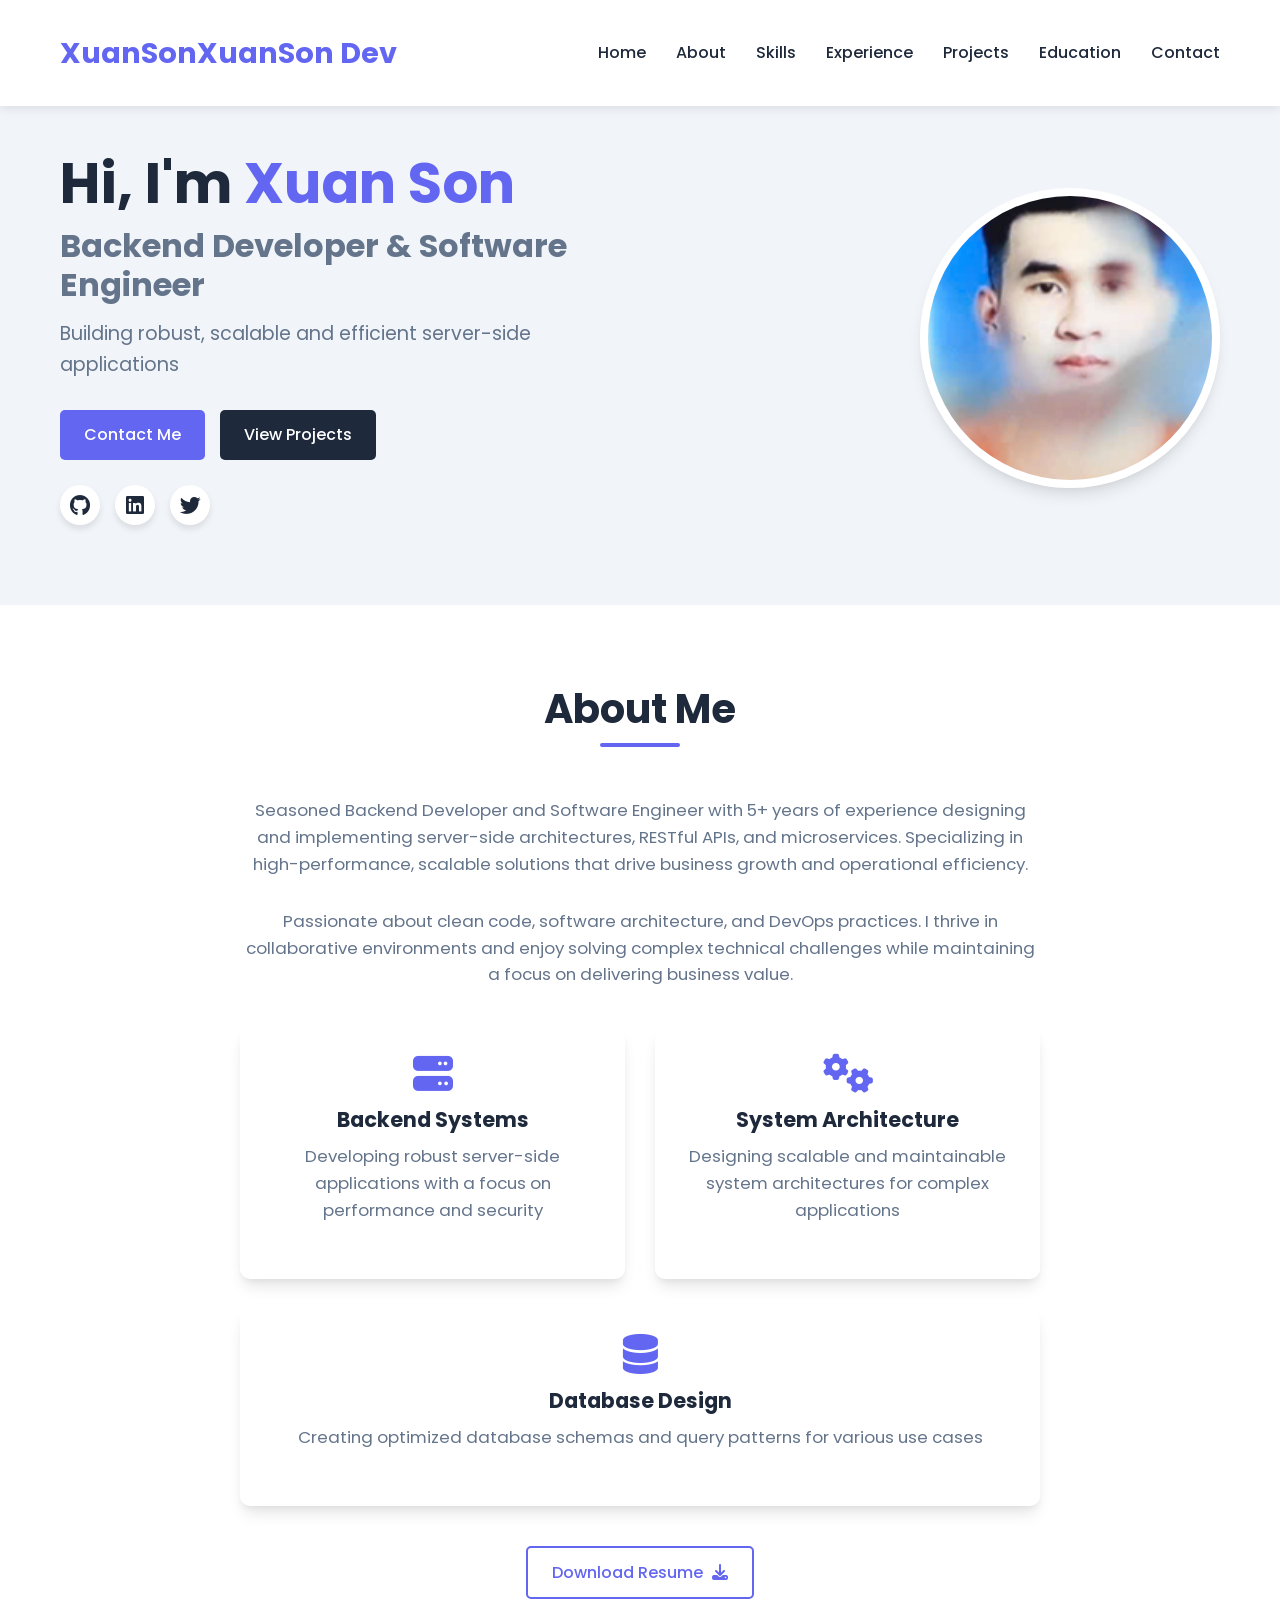
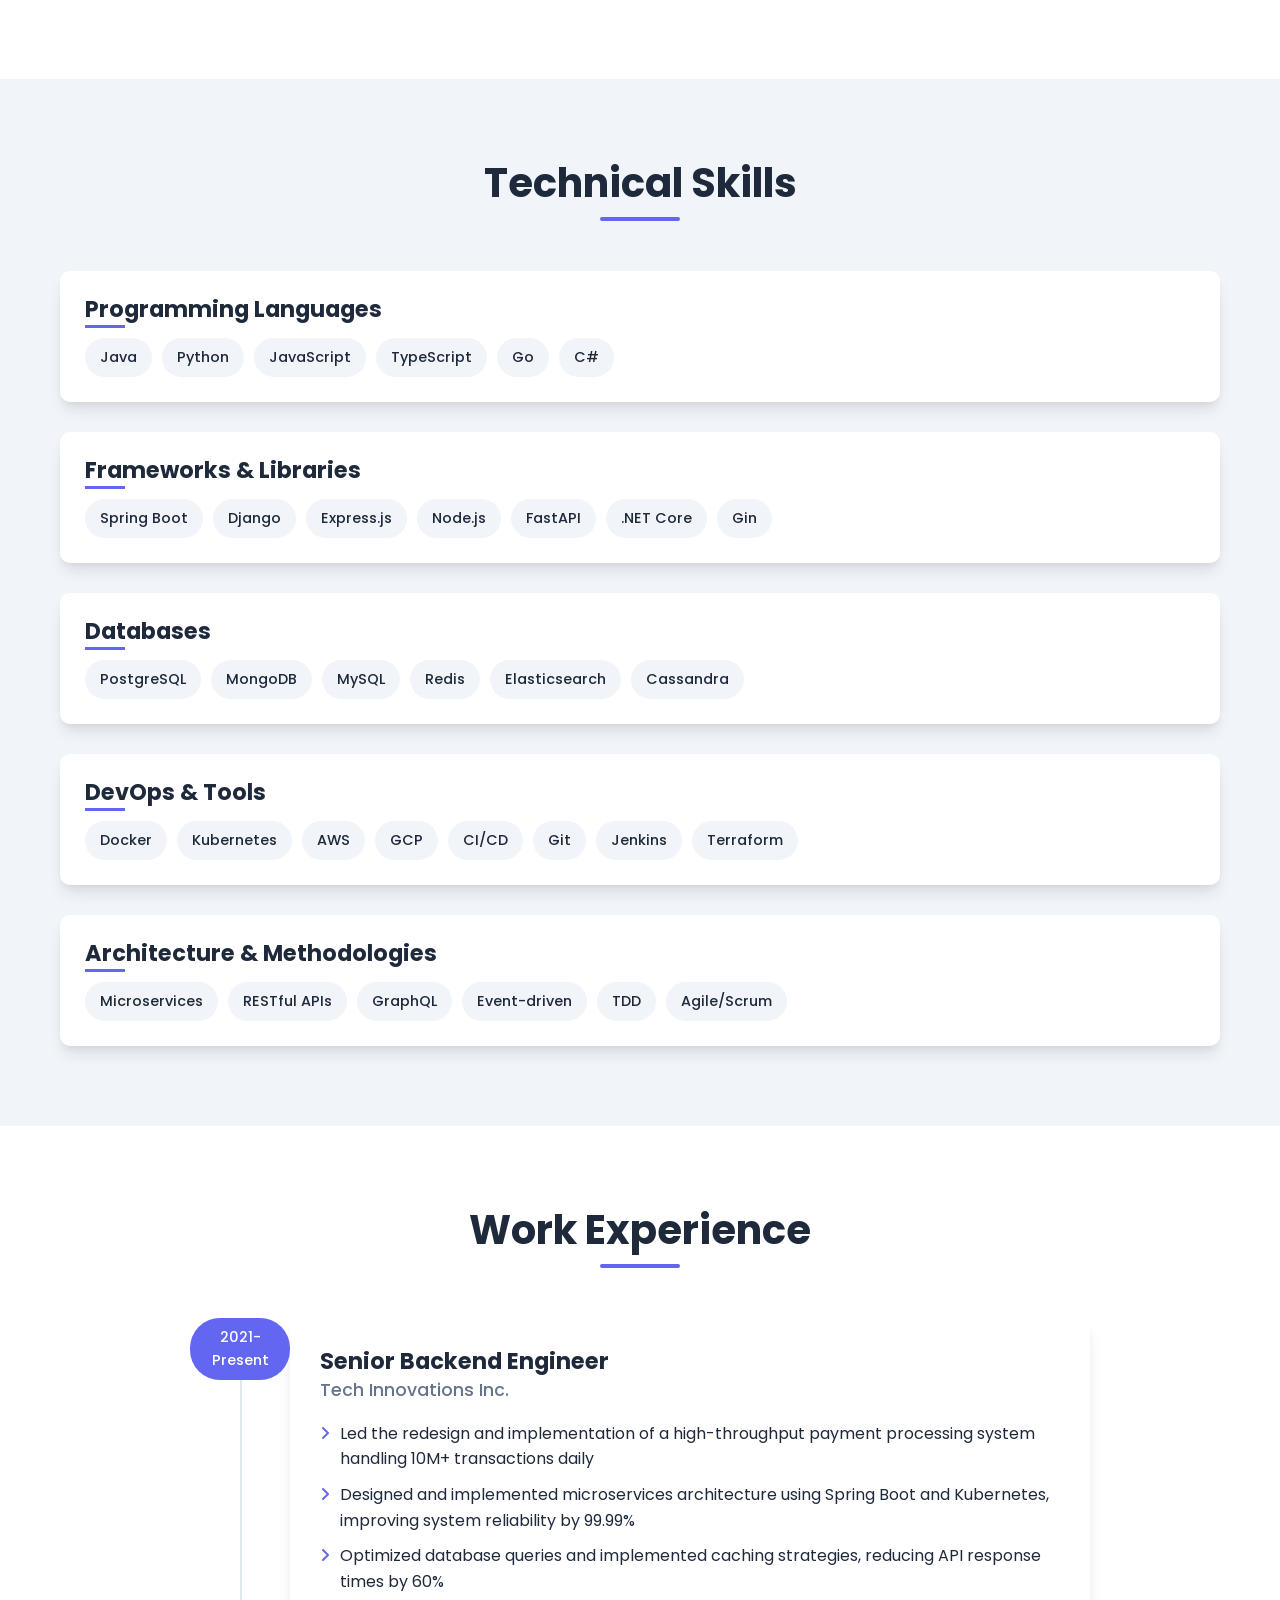
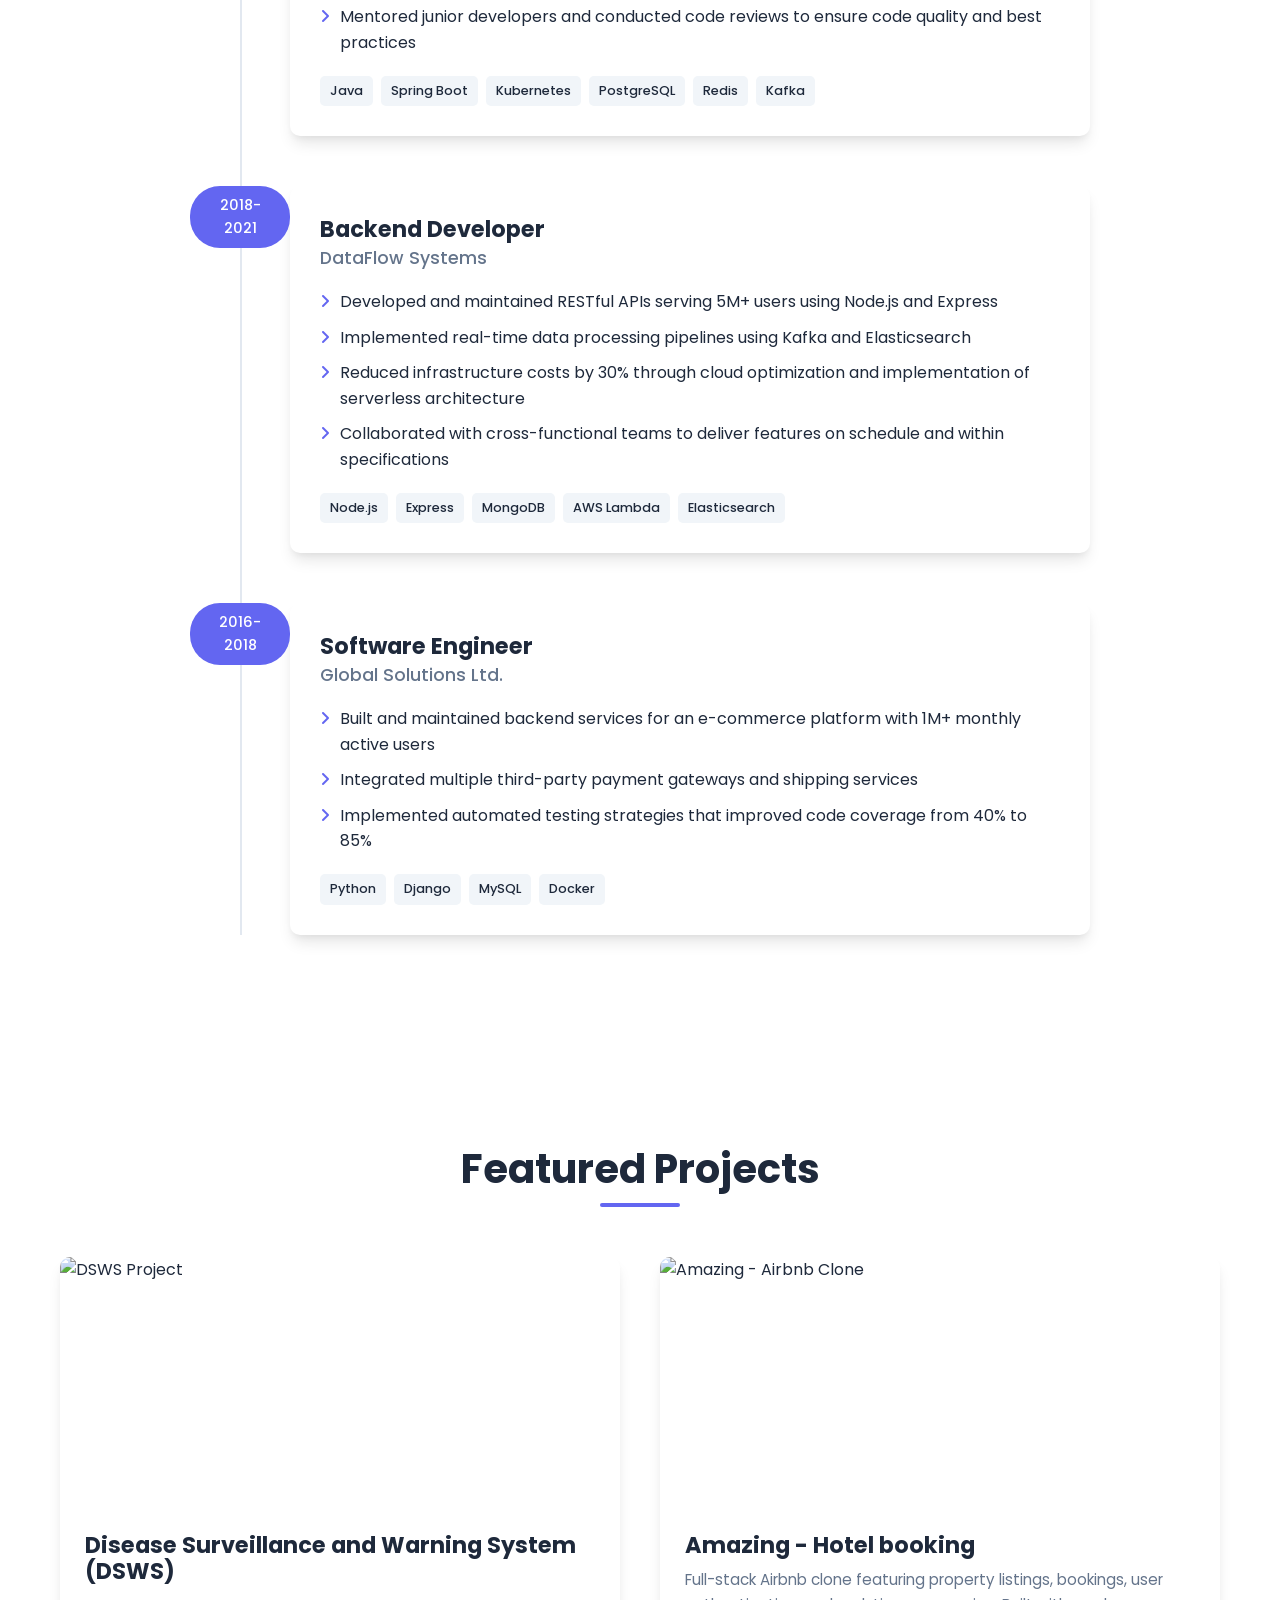
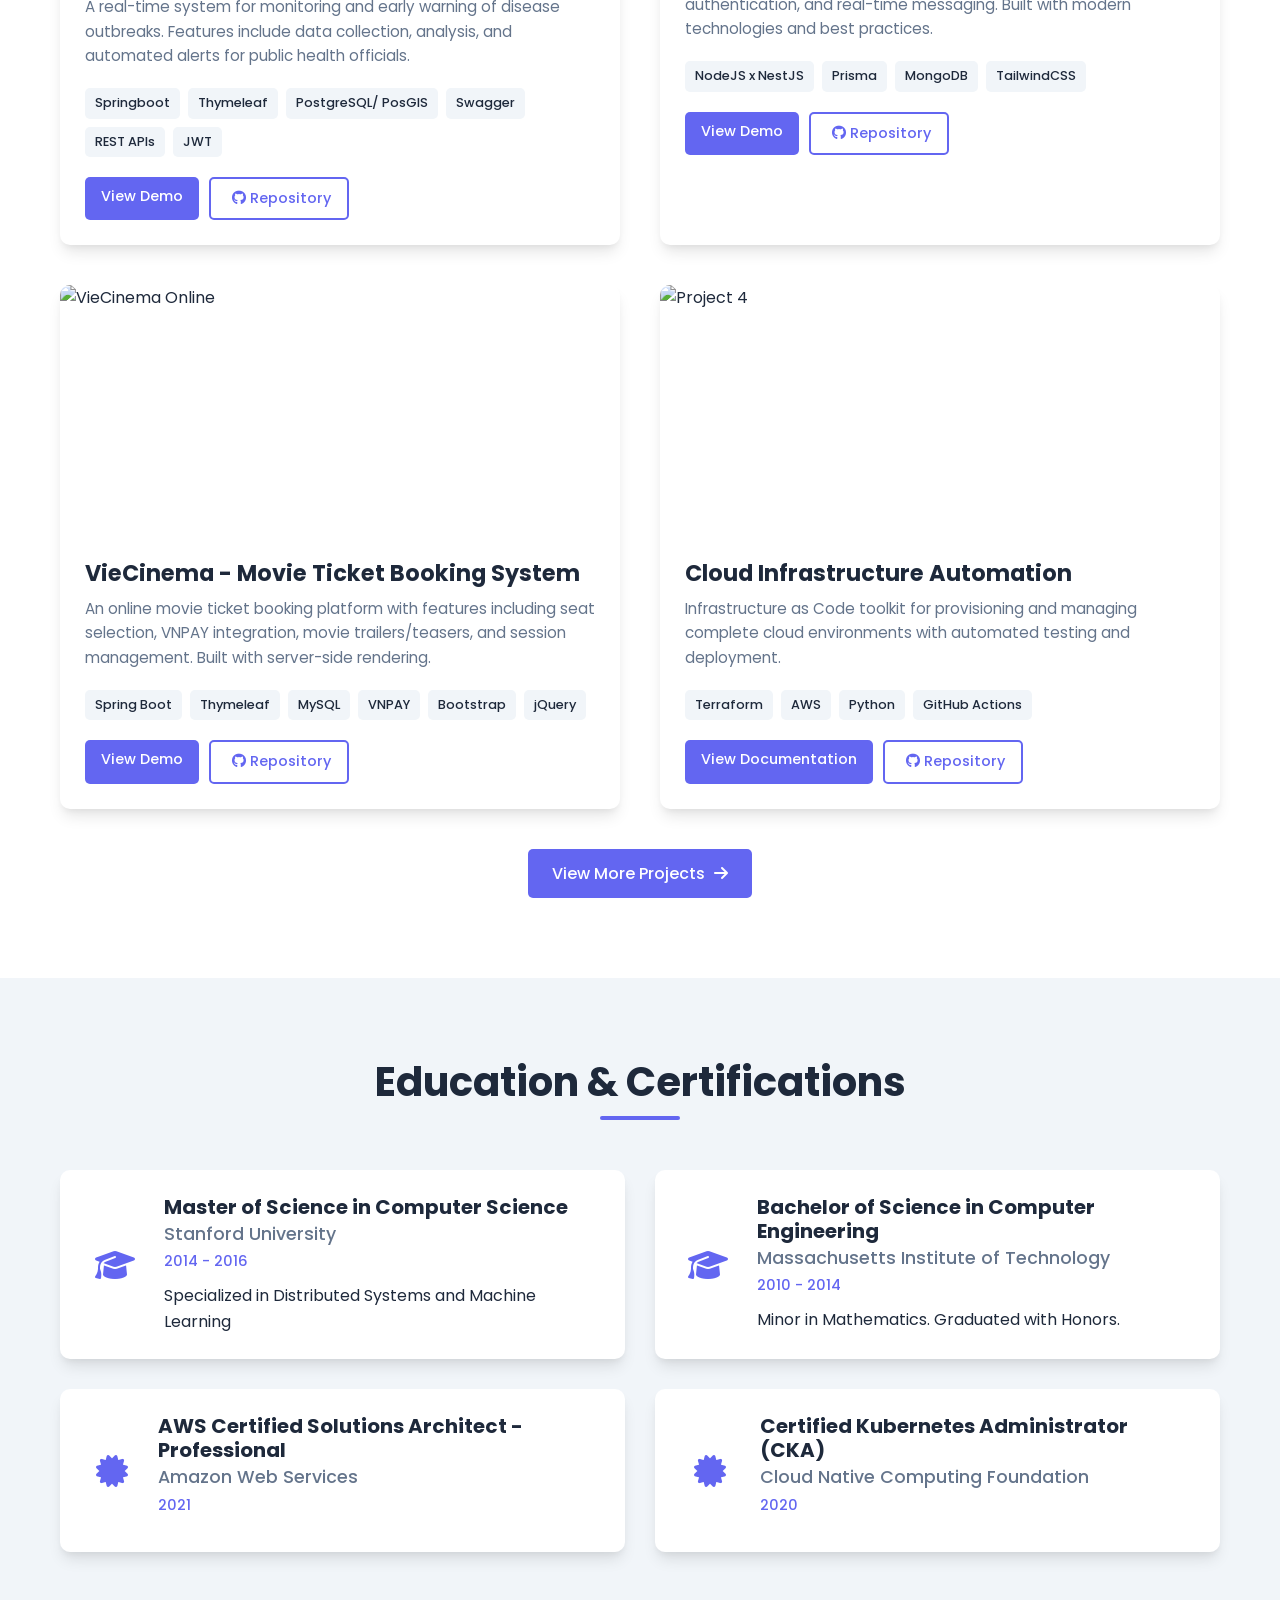
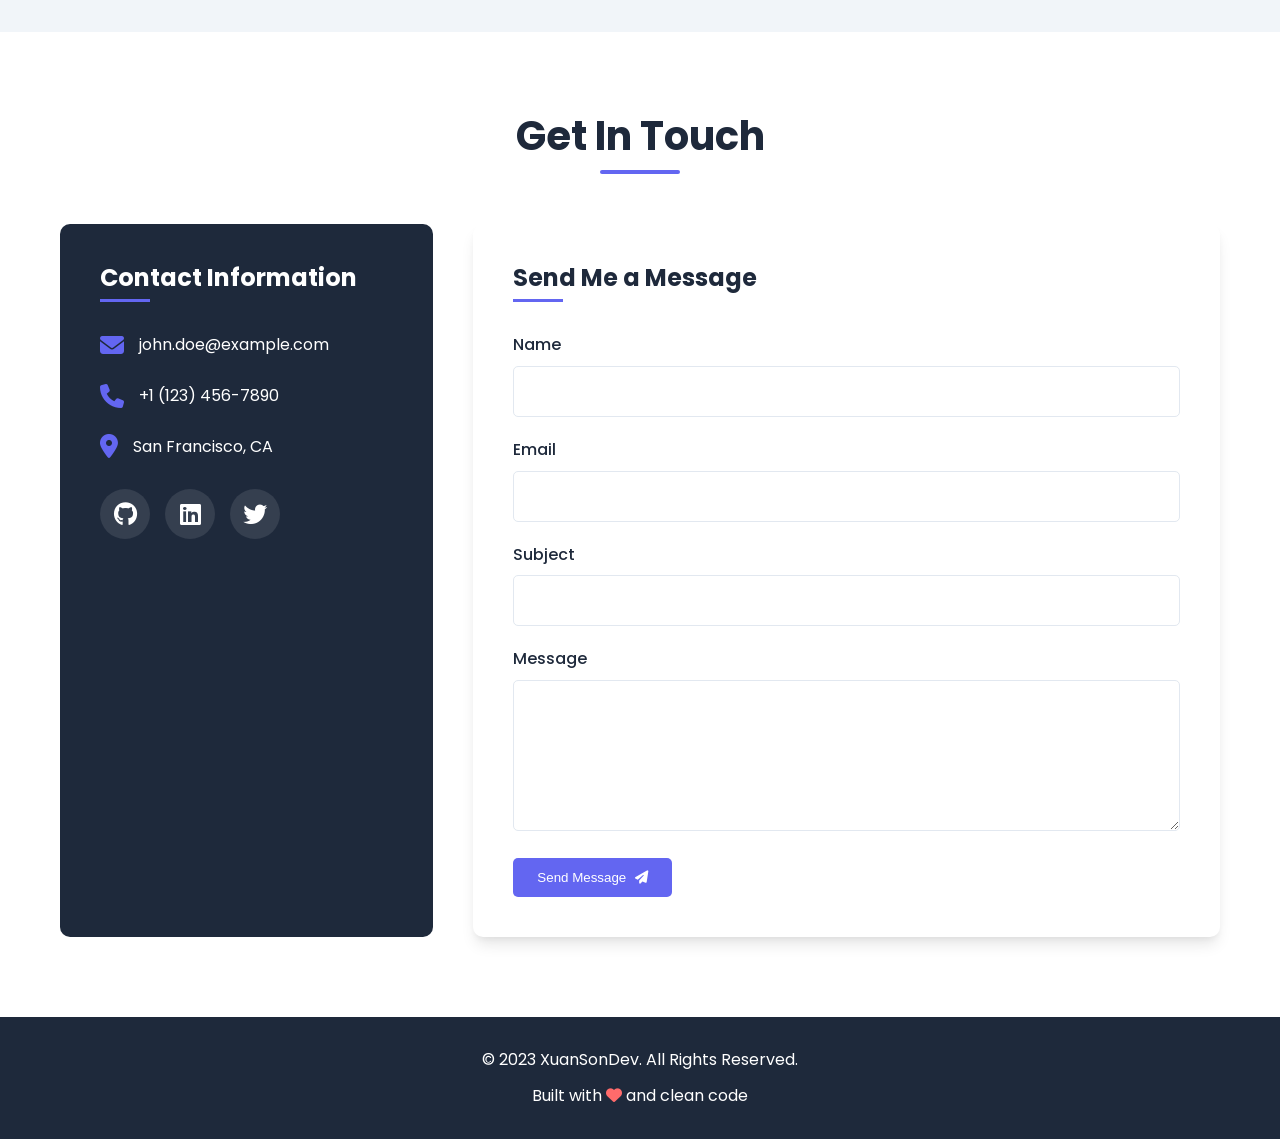
==== TrinhVuXuanSon/index.html @ 924085cd "Feature First" ====
<!DOCTYPE html>
<html lang="en">
<head>
    <meta charset="UTF-8">
    <meta name="viewport" content="width=device-width, initial-scale=1.0">
    <title>XuanSonXuanSon</title>
    <link rel="stylesheet" href="style.css">
    <link rel="stylesheet" href="https://cdnjs.cloudflare.com/ajax/libs/font-awesome/6.4.0/css/all.min.css">
    <link href="https://fonts.googleapis.com/css2?family=Poppins:wght@300;400;500;600;700&display=swap" rel="stylesheet">
    <!-- Add favicon -->
    <link rel="icon" href="https://via.placeholder.com/32x32" type="image/png">
    <!-- SEO meta tags -->
    <meta name="description" content="Professional portfolio of John Doe, Backend Developer & Software Engineer specializing in scalable, high-performance applications.">
    <meta name="keywords" content="backend developer, software engineer, java, python, microservices, portfolio">
    <meta name="author" content="John Doe">
    <!-- Open Graph / Social Media Meta Tags -->
    <meta property="og:title" content="TankieTDev - Backend Developer & Software Engineer">
    <meta property="og:description" content="Professional portfolio showcasing backend development and software engineering expertise">
    <meta property="og:image" content="https://via.placeholder.com/1200x630">
    <meta property="og:url" content="https://tankietdev.com">
</head>
<body>
    <!-- Navigation -->
    <nav id="navbar">
        <div class="container">
            <div class="logo">XuanSonXuanSon Dev</div>
            <ul class="nav-links">
                <li><a href="#home">Home</a></li>
                <li><a href="#about">About</a></li>
                <li><a href="#skills">Skills</a></li>
                <li><a href="#experience">Experience</a></li>
                <li><a href="#projects">Projects</a></li>
                <li><a href="#education">Education</a></li>
                <li><a href="#contact">Contact</a></li>
            </ul>
            <div class="hamburger">
                <i class="fas fa-bars"></i>
            </div>
        </div>
    </nav>

    <!-- Hero Section -->
    <section id="home" class="hero">
        <div class="container">
            <div class="hero-content">
                <h1>Hi, I'm <span class="highlight">Xuan Son</span></h1>
                <h2>Backend Developer & Software Engineer</h2>
                <p>Building robust, scalable and efficient server-side applications</p>
                <div class="cta-buttons">
                    <a href="#contact" class="btn btn-primary">Contact Me</a>
                    <a href="#projects" class="btn btn-secondary">View Projects</a>
                </div>
                <div class="social-links">
                    <a href="https://github.com/tankietse" target="_blank"><i class="fab fa-github"></i></a>
                    <a href="https://linkedin.com/in/tankietdev" target="_blank"><i class="fab fa-linkedin"></i></a>
                    <a href="https://twitter.com/tankietdev" target="_blank"><i class="fab fa-twitter"></i></a>
                </div>
            </div>
            <div class="hero-image">
                <div class="profile-container">
                    <img src="../img/TrinhVuXuanSon.PNG" alt="Profile Photo">
                </div>
            </div>
        </div>
    </section>

    <!-- About Section -->
    <section id="about" class="about">
        <div class="container">
            <div class="section-header">
                <h2>About Me</h2>
                <div class="underline"></div>
            </div>
            <div class="about-content">
                <p>Seasoned Backend Developer and Software Engineer with 5+ years of experience designing and implementing server-side architectures, RESTful APIs, and microservices. Specializing in high-performance, scalable solutions that drive business growth and operational efficiency.</p>
                <p>Passionate about clean code, software architecture, and DevOps practices. I thrive in collaborative environments and enjoy solving complex technical challenges while maintaining a focus on delivering business value.</p>
                <div class="key-points">
                    <div class="point">
                        <i class="fas fa-server"></i>
                        <h3>Backend Systems</h3>
                        <p>Developing robust server-side applications with a focus on performance and security</p>
                    </div>
                    <div class="point">
                        <i class="fas fa-cogs"></i>
                        <h3>System Architecture</h3>
                        <p>Designing scalable and maintainable system architectures for complex applications</p>
                    </div>
                    <div class="point">
                        <i class="fas fa-database"></i>
                        <h3>Database Design</h3>
                        <p>Creating optimized database schemas and query patterns for various use cases</p>
                    </div>
                </div>
                <a href="#" class="btn btn-outline">Download Resume <i class="fas fa-download"></i></a>
            </div>
        </div>
    </section>

    <!-- Skills Section -->
    <section id="skills" class="skills">
        <div class="container">
            <div class="section-header">
                <h2>Technical Skills</h2>
                <div class="underline"></div>
            </div>
            <div class="skills-content">
                <div class="skills-category">
                    <h3>Programming Languages</h3>
                    <div class="skill-pills">
                        <span class="skill-pill">Java</span>
                        <span class="skill-pill">Python</span>
                        <span class="skill-pill">JavaScript</span>
                        <span class="skill-pill">TypeScript</span>
                        <span class="skill-pill">Go</span>
                        <span class="skill-pill">C#</span>
                    </div>
                </div>
                <div class="skills-category">
                    <h3>Frameworks & Libraries</h3>
                    <div class="skill-pills">
                        <span class="skill-pill">Spring Boot</span>
                        <span class="skill-pill">Django</span>
                        <span class="skill-pill">Express.js</span>
                        <span class="skill-pill">Node.js</span>
                        <span class="skill-pill">FastAPI</span>
                        <span class="skill-pill">.NET Core</span>
                        <span class="skill-pill">Gin</span>
                    </div>
                </div>
                <div class="skills-category">
                    <h3>Databases</h3>
                    <div class="skill-pills">
                        <span class="skill-pill">PostgreSQL</span>
                        <span class="skill-pill">MongoDB</span>
                        <span class="skill-pill">MySQL</span>
                        <span class="skill-pill">Redis</span>
                        <span class="skill-pill">Elasticsearch</span>
                        <span class="skill-pill">Cassandra</span>
                    </div>
                </div>
                <div class="skills-category">
                    <h3>DevOps & Tools</h3>
                    <div class="skill-pills">
                        <span class="skill-pill">Docker</span>
                        <span class="skill-pill">Kubernetes</span>
                        <span class="skill-pill">AWS</span>
                        <span class="skill-pill">GCP</span>
                        <span class="skill-pill">CI/CD</span>
                        <span class="skill-pill">Git</span>
                        <span class="skill-pill">Jenkins</span>
                        <span class="skill-pill">Terraform</span>
                    </div>
                </div>
                <div class="skills-category">
                    <h3>Architecture & Methodologies</h3>
                    <div class="skill-pills">
                        <span class="skill-pill">Microservices</span>
                        <span class="skill-pill">RESTful APIs</span>
                        <span class="skill-pill">GraphQL</span>
                        <span class="skill-pill">Event-driven</span>
                        <span class="skill-pill">TDD</span>
                        <span class="skill-pill">Agile/Scrum</span>
                    </div>
                </div>
            </div>
        </div>
    </section>

    <!-- Experience Section -->
    <section id="experience" class="experience">
        <div class="container">
            <div class="section-header">
                <h2>Work Experience</h2>
                <div class="underline"></div>
            </div>
            <div class="timeline">
                <div class="timeline-item">
                    <div class="timeline-badge">
                        <span>2021-Present</span>
                    </div>
                    <div class="timeline-content">
                        <h3>Senior Backend Engineer</h3>
                        <h4>Tech Innovations Inc.</h4>
                        <p>
                            <ul>
                                <li>Led the redesign and implementation of a high-throughput payment processing system handling 10M+ transactions daily</li>
                                <li>Designed and implemented microservices architecture using Spring Boot and Kubernetes, improving system reliability by 99.99%</li>
                                <li>Optimized database queries and implemented caching strategies, reducing API response times by 60%</li>
                                <li>Mentored junior developers and conducted code reviews to ensure code quality and best practices</li>
                            </ul>
                        </p>
                        <div class="tech-used">
                            <span class="tech-tag">Java</span>
                            <span class="tech-tag">Spring Boot</span>
                            <span class="tech-tag">Kubernetes</span>
                            <span class="tech-tag">PostgreSQL</span>
                            <span class="tech-tag">Redis</span>
                            <span class="tech-tag">Kafka</span>
                        </div>
                    </div>
                </div>
                <div class="timeline-item">
                    <div class="timeline-badge">
                        <span>2018-2021</span>
                    </div>
                    <div class="timeline-content">
                        <h3>Backend Developer</h3>
                        <h4>DataFlow Systems</h4>
                        <p>
                            <ul>
                                <li>Developed and maintained RESTful APIs serving 5M+ users using Node.js and Express</li>
                                <li>Implemented real-time data processing pipelines using Kafka and Elasticsearch</li>
                                <li>Reduced infrastructure costs by 30% through cloud optimization and implementation of serverless architecture</li>
                                <li>Collaborated with cross-functional teams to deliver features on schedule and within specifications</li>
                            </ul>
                        </p>
                        <div class="tech-used">
                            <span class="tech-tag">Node.js</span>
                            <span class="tech-tag">Express</span>
                            <span class="tech-tag">MongoDB</span>
                            <span class="tech-tag">AWS Lambda</span>
                            <span class="tech-tag">Elasticsearch</span>
                        </div>
                    </div>
                </div>
                <div class="timeline-item">
                    <div class="timeline-badge">
                        <span>2016-2018</span>
                    </div>
                    <div class="timeline-content">
                        <h3>Software Engineer</h3>
                        <h4>Global Solutions Ltd.</h4>
                        <p>
                            <ul>
                                <li>Built and maintained backend services for an e-commerce platform with 1M+ monthly active users</li>
                                <li>Integrated multiple third-party payment gateways and shipping services</li>
                                <li>Implemented automated testing strategies that improved code coverage from 40% to 85%</li>
                            </ul>
                        </p>
                        <div class="tech-used">
                            <span class="tech-tag">Python</span>
                            <span class="tech-tag">Django</span>
                            <span class="tech-tag">MySQL</span>
                            <span class="tech-tag">Docker</span>
                        </div>
                    </div>
                </div>
            </div>
        </div>
    </section>

    <!-- Projects Section -->
    <section id="projects" class="projects">
        <div class="container">
            <div class="section-header">
                <h2>Featured Projects</h2>
                <div class="underline"></div>
            </div>
            <div class="projects-grid">
                <div class="project-card">
                    <div class="project-image">
                        <img src="img/dsws.png" alt="DSWS Project">
                    </div>
                    <div class="project-details">
                        <h3>Disease Surveillance and Warning System (DSWS)</h3>
                        <p>A real-time system for monitoring and early warning of disease outbreaks. Features include data collection, analysis, and automated alerts for public health officials.</p>
                        <div class="tech-stack">
                            <span class="tech-tag">Springboot</span>
                            <span class="tech-tag">Thymeleaf</span>
                            <span class="tech-tag">PostgreSQL/ PosGIS</span>
                            <span class="tech-tag">Swagger</span>
                            <span class="tech-tag">REST APIs</span>
                            <span class="tech-tag">JWT</span>
                        </div>
                        <div class="project-links">
                            <a href="#" class="btn btn-sm">View Demo</a>
                            <a href="https://github.com/tankietdev/dsws" class="btn btn-sm btn-outline"><i class="fab fa-github"></i> Repository</a>
                        </div>
                    </div>
                </div>
                <div class="project-card">
                    <div class="project-image">
                        <img src="img/amazing.jpg" alt="Amazing - Airbnb Clone">
                    </div>
                    <div class="project-details">
                        <h3>Amazing - Hotel booking</h3>
                        <p>Full-stack Airbnb clone featuring property listings, bookings, user authentication, and real-time messaging. Built with modern technologies and best practices.</p>
                        <div class="tech-stack">
                            <span class="tech-tag">NodeJS x NestJS</span>
                            <span class="tech-tag">Prisma</span>
                            <span class="tech-tag">MongoDB</span>
                            <span class="tech-tag">TailwindCSS</span>
                        </div>
                        <div class="project-links">
                            <a href="#" class="btn btn-sm">View Demo</a>
                            <a href="https://github.com/tankietdev/amazing" class="btn btn-sm btn-outline"><i class="fab fa-github"></i> Repository</a>
                        </div>
                    </div>
                </div>
                <div class="project-card">
                    <div class="project-image">
                        <img src="img/viecinema.png" alt="VieCinema Online">
                    </div>
                    <div class="project-details">
                        <h3>VieCinema - Movie Ticket Booking System</h3>
                        <p>An online movie ticket booking platform with features including seat selection, VNPAY integration, movie trailers/teasers, and session management. Built with server-side rendering.</p>
                        <div class="tech-stack">
                            <span class="tech-tag">Spring Boot</span>
                            <span class="tech-tag">Thymeleaf</span>
                            <span class="tech-tag">MySQL</span>
                            <span class="tech-tag">VNPAY</span>
                            <span class="tech-tag">Bootstrap</span>
                            <span class="tech-tag">jQuery</span>
                        </div>
                        <div class="project-links">
                            <a href="https://viecinema.online" class="btn btn-sm">View Demo</a>
                            <a href="https://github.com/tankietdev/viecinema" class="btn btn-sm btn-outline"><i class="fab fa-github"></i> Repository</a>
                        </div>
                    </div>
                </div>
                <div class="project-card">
                    <div class="project-image">
                        <img src="https://via.placeholder.com/600x400" alt="Project 4">
                    </div>
                    <div class="project-details">
                        <h3>Cloud Infrastructure Automation</h3>
                        <p>Infrastructure as Code toolkit for provisioning and managing complete cloud environments with automated testing and deployment.</p>
                        <div class="tech-stack">
                            <span class="tech-tag">Terraform</span>
                            <span class="tech-tag">AWS</span>
                            <span class="tech-tag">Python</span>
                            <span class="tech-tag">GitHub Actions</span>
                        </div>
                        <div class="project-links">
                            <a href="#" class="btn btn-sm">View Documentation</a>
                            <a href="https://github.com/tankietdev/cloud-automation" class="btn btn-sm btn-outline"><i class="fab fa-github"></i> Repository</a>
                        </div>
                    </div>
                </div>
            </div>
            <div class="view-more">
                <a href="https://github.com/tankietdev" class="btn btn-primary">View More Projects <i class="fas fa-arrow-right"></i></a>
            </div>
        </div>
    </section>

    <!-- Education Section -->
    <section id="education" class="education">
        <div class="container">
            <div class="section-header">
                <h2>Education & Certifications</h2>
                <div class="underline"></div>
            </div>
            <div class="education-grid">
                <div class="education-card">
                    <div class="education-icon">
                        <i class="fas fa-graduation-cap"></i>
                    </div>
                    <div class="education-details">
                        <h3>Master of Science in Computer Science</h3>
                        <h4>Stanford University</h4>
                        <p class="education-date">2014 - 2016</p>
                        <p>Specialized in Distributed Systems and Machine Learning</p>
                    </div>
                </div>
                <div class="education-card">
                    <div class="education-icon">
                        <i class="fas fa-graduation-cap"></i>
                    </div>
                    <div class="education-details">
                        <h3>Bachelor of Science in Computer Engineering</h3>
                        <h4>Massachusetts Institute of Technology</h4>
                        <p class="education-date">2010 - 2014</p>
                        <p>Minor in Mathematics. Graduated with Honors.</p>
                    </div>
                </div>
                <div class="education-card">
                    <div class="education-icon">
                        <i class="fas fa-certificate"></i>
                    </div>
                    <div class="education-details">
                        <h3>AWS Certified Solutions Architect - Professional</h3>
                        <h4>Amazon Web Services</h4>
                        <p class="education-date">2021</p>
                    </div>
                </div>
                <div class="education-card">
                    <div class="education-icon">
                        <i class="fas fa-certificate"></i>
                    </div>
                    <div class="education-details">
                        <h3>Certified Kubernetes Administrator (CKA)</h3>
                        <h4>Cloud Native Computing Foundation</h4>
                        <p class="education-date">2020</p>
                    </div>
                </div>
            </div>
        </div>
    </section>

    <!-- Contact Section -->
    <section id="contact" class="contact">
        <div class="container">
            <div class="section-header">
                <h2>Get In Touch</h2>
                <div class="underline"></div>
            </div>
            <div class="contact-content">
                <div class="contact-info">
                    <h3>Contact Information</h3>
                    <div class="info-item">
                        <i class="fas fa-envelope"></i>
                        <p>john.doe@example.com</p>
                    </div>
                    <div class="info-item">
                        <i class="fas fa-phone"></i>
                        <p>+1 (123) 456-7890</p>
                    </div>
                    <div class="info-item">
                        <i class="fas fa-map-marker-alt"></i>
                        <p>San Francisco, CA</p>
                    </div>
                    <div class="social-links-large">
                        <a href="https://github.com/tankietdev" target="_blank"><i class="fab fa-github"></i></a>
                        <a href="https://linkedin.com/in/tankietdev" target="_blank"><i class="fab fa-linkedin"></i></a>
                        <a href="https://twitter.com/tankietdev" target="_blank"><i class="fab fa-twitter"></i></a>
                    </div>
                </div>
                <div class="contact-form">
                    <h3>Send Me a Message</h3>
                    <form id="contactForm">
                        <div class="form-group">
                            <label for="name">Name</label>
                            <input type="text" id="name" name="name" required>
                        </div>
                        <div class="form-group">
                            <label for="email">Email</label>
                            <input type="email" id="email" name="email" required>
                        </div>
                        <div class="form-group">
                            <label for="subject">Subject</label>
                            <input type="text" id="subject" name="subject" required>
                        </div>
                        <div class="form-group">
                            <label for="message">Message</label>
                            <textarea id="message" name="message" rows="5" required></textarea>
                        </div>
                        <button type="submit" class="btn btn-primary">Send Message <i class="fas fa-paper-plane"></i></button>
                    </form>
                </div>
            </div>
        </div>
    </section>

    <!-- Footer -->
    <footer>
        <div class="container">
            <div class="footer-content">
                <p>&copy; 2023 XuanSonDev. All Rights Reserved.</p>
                <p>Built with <i class="fas fa-heart"></i> and clean code</p>
            </div>
        </div>
    </footer>

    <script src="script.js"></script>
</body>
</html>
---- TrinhVuXuanSon/style.css ----
/* Global Styles */
:root {
    --primary-color: #6366f1;
    --secondary-color: #4f46e5;
    --dark-color: #1e293b;
    --light-color: #f8fafc;
    --gray-color: #64748b;
    --bg-color: #ffffff;
    --bg-secondary: #f1f5f9;
    --border-color: #e2e8f0;
    --box-shadow: 0 10px 15px -3px rgba(0, 0, 0, 0.1), 0 4px 6px -2px rgba(0, 0, 0, 0.05);
    --transition: all 0.3s ease;
}

* {
    margin: 0;
    padding: 0;
    box-sizing: border-box;
}

html {
    scroll-behavior: smooth;
}

body {
    font-family: 'Poppins', sans-serif;
    line-height: 1.6;
    color: var(--dark-color);
    background-color: var(--bg-color);
}

.container {
    max-width: 1200px;
    margin: 0 auto;
    padding: 0 20px;
}

section {
    padding: 80px 0;
}

h1,
h2,
h3,
h4 {
    line-height: 1.2;
}

a {
    text-decoration: none;
    color: inherit;
}

ul {
    list-style: none;
}

img {
    max-width: 100%;
}

/* Buttons */
.btn {
    display: inline-block;
    padding: 12px 24px;
    background-color: var(--primary-color);
    color: white;
    border-radius: 5px;
    font-weight: 500;
    cursor: pointer;
    transition: var(--transition);
    border: none;
}

.btn:hover {
    background-color: var(--secondary-color);
    transform: translateY(-2px);
}

.btn-primary {
    background-color: var(--primary-color);
}

.btn-secondary {
    background-color: var(--dark-color);
}

.btn-outline {
    background-color: transparent;
    border: 2px solid var(--primary-color);
    color: var(--primary-color);
}

.btn-outline:hover {
    background-color: var(--primary-color);
    color: white;
}

.btn-sm {
    padding: 8px 16px;
    font-size: 0.9rem;
}

.btn i {
    margin-left: 5px;
}

/* Section Headers */
.section-header {
    text-align: center;
    margin-bottom: 50px;
}

.section-header h2 {
    font-size: 2.5rem;
    margin-bottom: 10px;
    color: var(--dark-color);
    position: relative;
    display: inline-block;
}

.underline {
    width: 80px;
    height: 4px;
    background-color: var(--primary-color);
    margin: 0 auto;
    border-radius: 2px;
}

/* Navigation */
#navbar {
    position: fixed;
    top: 0;
    left: 0;
    width: 100%;
    background-color: var(--bg-color);
    box-shadow: 0 2px 10px rgba(0, 0, 0, 0.1);
    z-index: 1000;
    transition: var(--transition);
}

#navbar .container {
    display: flex;
    justify-content: space-between;
    align-items: center;
    padding: 15px 20px;
}

.logo {
    font-size: 1.8rem;
    font-weight: 700;
    color: var(--primary-color);
}

.nav-links {
    display: flex;
    align-items: center;
}

.nav-links li {
    margin-left: 30px;
}

.nav-links a {
    font-weight: 500;
    color: var(--dark-color);
    transition: var(--transition);
}

.nav-links a:hover {
    color: var(--primary-color);
}

.hamburger {
    display: none;
    cursor: pointer;
    font-size: 1.5rem;
}

/* Hero Section */
.hero {
    padding-top: 150px;
    padding-bottom: 80px;
    background-color: var(--bg-secondary);
}

.hero .container {
    display: flex;
    align-items: center;
    justify-content: space-between;
}

.hero-content {
    flex: 1;
}

.hero-image {
    flex: 1;
    display: flex;
    justify-content: flex-end;
    padding-left: 40px;
}

.profile-container {
    width: 300px;
    height: 300px;
    overflow: hidden;
    border-radius: 50%;
    border: 8px solid white;
    box-shadow: var(--box-shadow);
}

.profile-container img {
    width: 100%;
    height: 100%;
    object-fit: cover;
}

.hero h1 {
    font-size: 3.5rem;
    margin-bottom: 10px;
}

.highlight {
    color: var(--primary-color);
}

.hero h2 {
    font-size: 2rem;
    margin-bottom: 15px;
    color: var(--gray-color);
}

.hero p {
    font-size: 1.2rem;
    margin-bottom: 30px;
    color: var(--gray-color);
}

.cta-buttons {
    display: flex;
    gap: 15px;
    margin-bottom: 25px;
}

.social-links {
    display: flex;
    gap: 15px;
}

.social-links a {
    width: 40px;
    height: 40px;
    display: flex;
    align-items: center;
    justify-content: center;
    background-color: var(--bg-color);
    border-radius: 50%;
    font-size: 1.3rem;
    color: var(--dark-color);
    transition: var(--transition);
    box-shadow: 0 4px 6px rgba(0, 0, 0, 0.1);
}

.social-links a:hover {
    color: var(--primary-color);
    transform: translateY(-3px);
    box-shadow: 0 6px 10px rgba(0, 0, 0, 0.15);
}

/* About Section */
.about-content {
    max-width: 800px;
    margin: 0 auto;
    text-align: center;
}

.about-content p {
    margin-bottom: 30px;
    font-size: 1.05rem;
    color: var(--gray-color);
}

.key-points {
    display: flex;
    flex-wrap: wrap;
    gap: 30px;
    justify-content: center;
    margin: 40px 0;
}

.point {
    flex: 1;
    min-width: 250px;
    padding: 25px;
    background-color: var(--bg-color);
    border-radius: 10px;
    box-shadow: var(--box-shadow);
    transition: var(--transition);
    text-align: center;
}

.point:hover {
    transform: translateY(-5px);
}

.point i {
    font-size: 2.5rem;
    color: var(--primary-color);
    margin-bottom: 15px;
}

.point h3 {
    font-size: 1.3rem;
    margin-bottom: 10px;
    color: var(--dark-color);
}

/* Skills Section */
.skills {
    background-color: var(--bg-secondary);
}

.skills-content {
    display: flex;
    flex-direction: column;
    gap: 30px;
}

.skills-category {
    background-color: var(--bg-color);
    border-radius: 10px;
    padding: 25px;
    box-shadow: var(--box-shadow);
}

.skills-category h3 {
    font-size: 1.4rem;
    margin-bottom: 15px;
    color: var(--dark-color);
    display: inline-block;
    position: relative;
}

.skills-category h3:after {
    content: '';
    position: absolute;
    bottom: -5px;
    left: 0;
    width: 40px;
    height: 3px;
    background-color: var(--primary-color);
}

.skill-pills {
    display: flex;
    flex-wrap: wrap;
    gap: 10px;
}

.skill-pill {
    background-color: var(--bg-secondary);
    color: var(--dark-color);
    padding: 8px 15px;
    border-radius: 30px;
    font-size: 0.9rem;
    font-weight: 500;
    transition: var(--transition);
}

.skill-pill:hover {
    background-color: var(--primary-color);
    color: white;
    transform: translateY(-3px);
}

/* Experience Section */
.timeline {
    position: relative;
    max-width: 900px;
    margin: 0 auto;
}

.timeline:before {
    content: '';
    position: absolute;
    height: 100%;
    width: 2px;
    background-color: var(--border-color);
    left: 50px;
    top: 0;
}

.timeline-item {
    position: relative;
    margin-bottom: 50px;
    padding-left: 100px;
}

.timeline-badge {
    position: absolute;
    left: 0;
    width: 100px;
    text-align: center;
}

.timeline-badge span {
    background-color: var(--primary-color);
    color: white;
    padding: 8px 15px;
    border-radius: 30px;
    font-size: 0.9rem;
    font-weight: 500;
    display: inline-block;
}

.timeline-content {
    background-color: var(--bg-color);
    border-radius: 10px;
    padding: 30px;
    box-shadow: var(--box-shadow);
}

.timeline-content h3 {
    font-size: 1.4rem;
    margin-bottom: 5px;
}

.timeline-content h4 {
    font-size: 1.1rem;
    color: var(--gray-color);
    margin-bottom: 20px;
    font-weight: 500;
}

.timeline-content ul {
    margin-bottom: 20px;
    padding-left: 20px;
}

.timeline-content li {
    margin-bottom: 10px;
    position: relative;
    list-style-type: none;
}

.timeline-content li:before {
    content: "\f105";
    font-family: "Font Awesome 5 Free";
    font-weight: 900;
    position: absolute;
    left: -20px;
    color: var(--primary-color);
}

.tech-used {
    display: flex;
    flex-wrap: wrap;
    gap: 8px;
    margin-top: 20px;
}

.tech-tag {
    background-color: var(--bg-secondary);
    color: var(--dark-color);
    padding: 5px 10px;
    border-radius: 5px;
    font-size: 0.8rem;
    font-weight: 500;
}

/* Projects Section */
.projects-grid {
    display: grid;
    grid-template-columns: repeat(auto-fill, minmax(500px, 1fr));
    gap: 40px;
    margin-bottom: 40px;
}

.project-card {
    background-color: var(--bg-color);
    border-radius: 10px;
    overflow: hidden;
    box-shadow: var(--box-shadow);
    transition: var(--transition);
}

.project-card:hover {
    transform: translateY(-5px);
}

.project-image {
    height: 250px;
    overflow: hidden;
}

.project-image img {
    width: 100%;
    height: 100%;
    object-fit: cover;
    transition: var(--transition);
}

.project-card:hover .project-image img {
    transform: scale(1.05);
}

.project-details {
    padding: 25px;
}

.project-details h3 {
    font-size: 1.4rem;
    margin-bottom: 10px;
}

.project-details p {
    color: var(--gray-color);
    margin-bottom: 20px;
    font-size: 0.95rem;
}

.tech-stack {
    display: flex;
    flex-wrap: wrap;
    gap: 8px;
    margin-bottom: 20px;
}

.project-links {
    display: flex;
    gap: 10px;
}

.view-more {
    text-align: center;
    margin-top: 20px;
}

/* Education Section */
.education {
    background-color: var(--bg-secondary);
}

.education-grid {
    display: grid;
    grid-template-columns: repeat(auto-fill, minmax(400px, 1fr));
    gap: 30px;
}

.education-card {
    background-color: var(--bg-color);
    border-radius: 10px;
    padding: 25px;
    box-shadow: var(--box-shadow);
    display: flex;
    gap: 20px;
    transition: var(--transition);
}

.education-card:hover {
    transform: translateY(-5px);
}

.education-icon {
    font-size: 2rem;
    color: var(--primary-color);
    display: flex;
    align-items: center;
    justify-content: center;
    width: 60px;
}

.education-details h3 {
    font-size: 1.25rem;
    margin-bottom: 5px;
}

.education-details h4 {
    font-size: 1.1rem;
    color: var(--gray-color);
    margin-bottom: 5px;
    font-weight: 500;
}

.education-date {
    color: var(--primary-color);
    font-weight: 500;
    margin-bottom: 10px;
    font-size: 0.9rem;
}

/* Contact Section */
.contact-content {
    display: grid;
    grid-template-columns: 1fr 2fr;
    gap: 40px;
}

.contact-info {
    background-color: var(--dark-color);
    color: white;
    padding: 40px;
    border-radius: 10px;
}

.contact-info h3 {
    font-size: 1.5rem;
    margin-bottom: 30px;
    position: relative;
    padding-bottom: 10px;
}

.contact-info h3:after {
    content: '';
    position: absolute;
    bottom: 0;
    left: 0;
    width: 50px;
    height: 3px;
    background-color: var(--primary-color);
}

.info-item {
    display: flex;
    align-items: center;
    margin-bottom: 25px;
}

.info-item i {
    font-size: 1.5rem;
    margin-right: 15px;
    color: var(--primary-color);
}

.social-links-large {
    display: flex;
    gap: 15px;
    margin-top: 30px;
}

.social-links-large a {
    width: 50px;
    height: 50px;
    display: flex;
    align-items: center;
    justify-content: center;
    background-color: rgba(255, 255, 255, 0.1);
    border-radius: 50%;
    font-size: 1.5rem;
    color: white;
    transition: var(--transition);
}

.social-links-large a:hover {
    background-color: var(--primary-color);
    transform: translateY(-3px);
}

.contact-form {
    background-color: var(--bg-color);
    padding: 40px;
    border-radius: 10px;
    box-shadow: var(--box-shadow);
}

.contact-form h3 {
    font-size: 1.5rem;
    margin-bottom: 30px;
    position: relative;
    padding-bottom: 10px;
}

.contact-form h3:after {
    content: '';
    position: absolute;
    bottom: 0;
    left: 0;
    width: 50px;
    height: 3px;
    background-color: var(--primary-color);
}

.form-group {
    margin-bottom: 20px;
}

.form-group label {
    display: block;
    margin-bottom: 8px;
    font-weight: 500;
}

.form-group input,
.form-group textarea {
    width: 100%;
    padding: 12px;
    border: 1px solid var(--border-color);
    border-radius: 5px;
    font-family: inherit;
    font-size: 1rem;
    transition: var(--transition);
}

.form-group input:focus,
.form-group textarea:focus {
    outline: none;
    border-color: var(--primary-color);
    box-shadow: 0 0 0 3px rgba(99, 102, 241, 0.2);
}

/* Footer */
footer {
    background-color: var(--dark-color);
    color: white;
    padding: 30px 0;
    text-align: center;
}

.footer-content {
    display: flex;
    flex-direction: column;
    gap: 10px;
}

.footer-content i {
    color: #ff6b6b;
}

/* Mobile Responsive Styles */
@media (max-width: 992px) {
    .hero .container {
        flex-direction: column-reverse;
        text-align: center;
    }

    .hero-content,
    .hero-image {
        width: 100%;
    }

    .hero-image {
        margin-bottom: 40px;
        justify-content: center;
        padding-left: 0;
    }

    .cta-buttons,
    .social-links {
        justify-content: center;
    }

    .projects-grid {
        grid-template-columns: 1fr;
    }

    .contact-content {
        grid-template-columns: 1fr;
    }
}

@media (max-width: 768px) {
    .nav-links {
        position: fixed;
        top: 70px;
        left: -100%;
        width: 100%;
        height: calc(100vh - 70px);
        background-color: var(--bg-color);
        flex-direction: column;
        align-items: center;
        justify-content: center;
        transition: var(--transition);
        box-shadow: 0 10px 15px rgba(0, 0, 0, 0.1);
    }

    .nav-links.active {
        left: 0;
    }

    .nav-links li {
        margin: 15px 0;
    }

    .hamburger {
        display: block;
    }

    .hero h1 {
        font-size: 2.5rem;
    }

    .hero h2 {
        font-size: 1.5rem;
    }

    .section-header h2 {
        font-size: 2rem;
    }

    .key-points {
        flex-direction: column;
    }

    .timeline-item {
        padding-left: 70px;
    }

    .timeline:before {
        left: 30px;
    }

    .timeline-badge {
        width: 60px;
    }

    .education-grid {
        grid-template-columns: 1fr;
    }
}

@media (max-width: 576px) {
    .hero h1 {
        font-size: 2rem;
    }

    .profile-container {
        width: 220px;
        height: 220px;
    }

    .cta-buttons {
        flex-direction: column;
        gap: 10px;
    }

    .timeline-content {
        padding: 20px;
    }

    .project-card {
        border-radius: 8px;
    }

    .project-links {
        flex-direction: column;
    }

    .contact-info,
    .contact-form {
        padding: 25px;
    }
}

/* Animation Effects */
@keyframes fadeIn {
    from {
        opacity: 0;
        transform: translateY(20px);
    }

    to {
        opacity: 1;
        transform: translateY(0);
    }
}

.hero,
.about,
.skills,
.experience,
.projects,
.education,
.contact {
    animation: fadeIn 0.8s ease-out;
}

/* On scroll reveal animation */
.reveal {
    position: relative;
    opacity: 0;
    transform: translateY(40px);
    transition: opacity 0.8s ease, transform 0.8s ease;
}

.reveal.active {
    opacity: 1;
    transform: translateY(0);
}
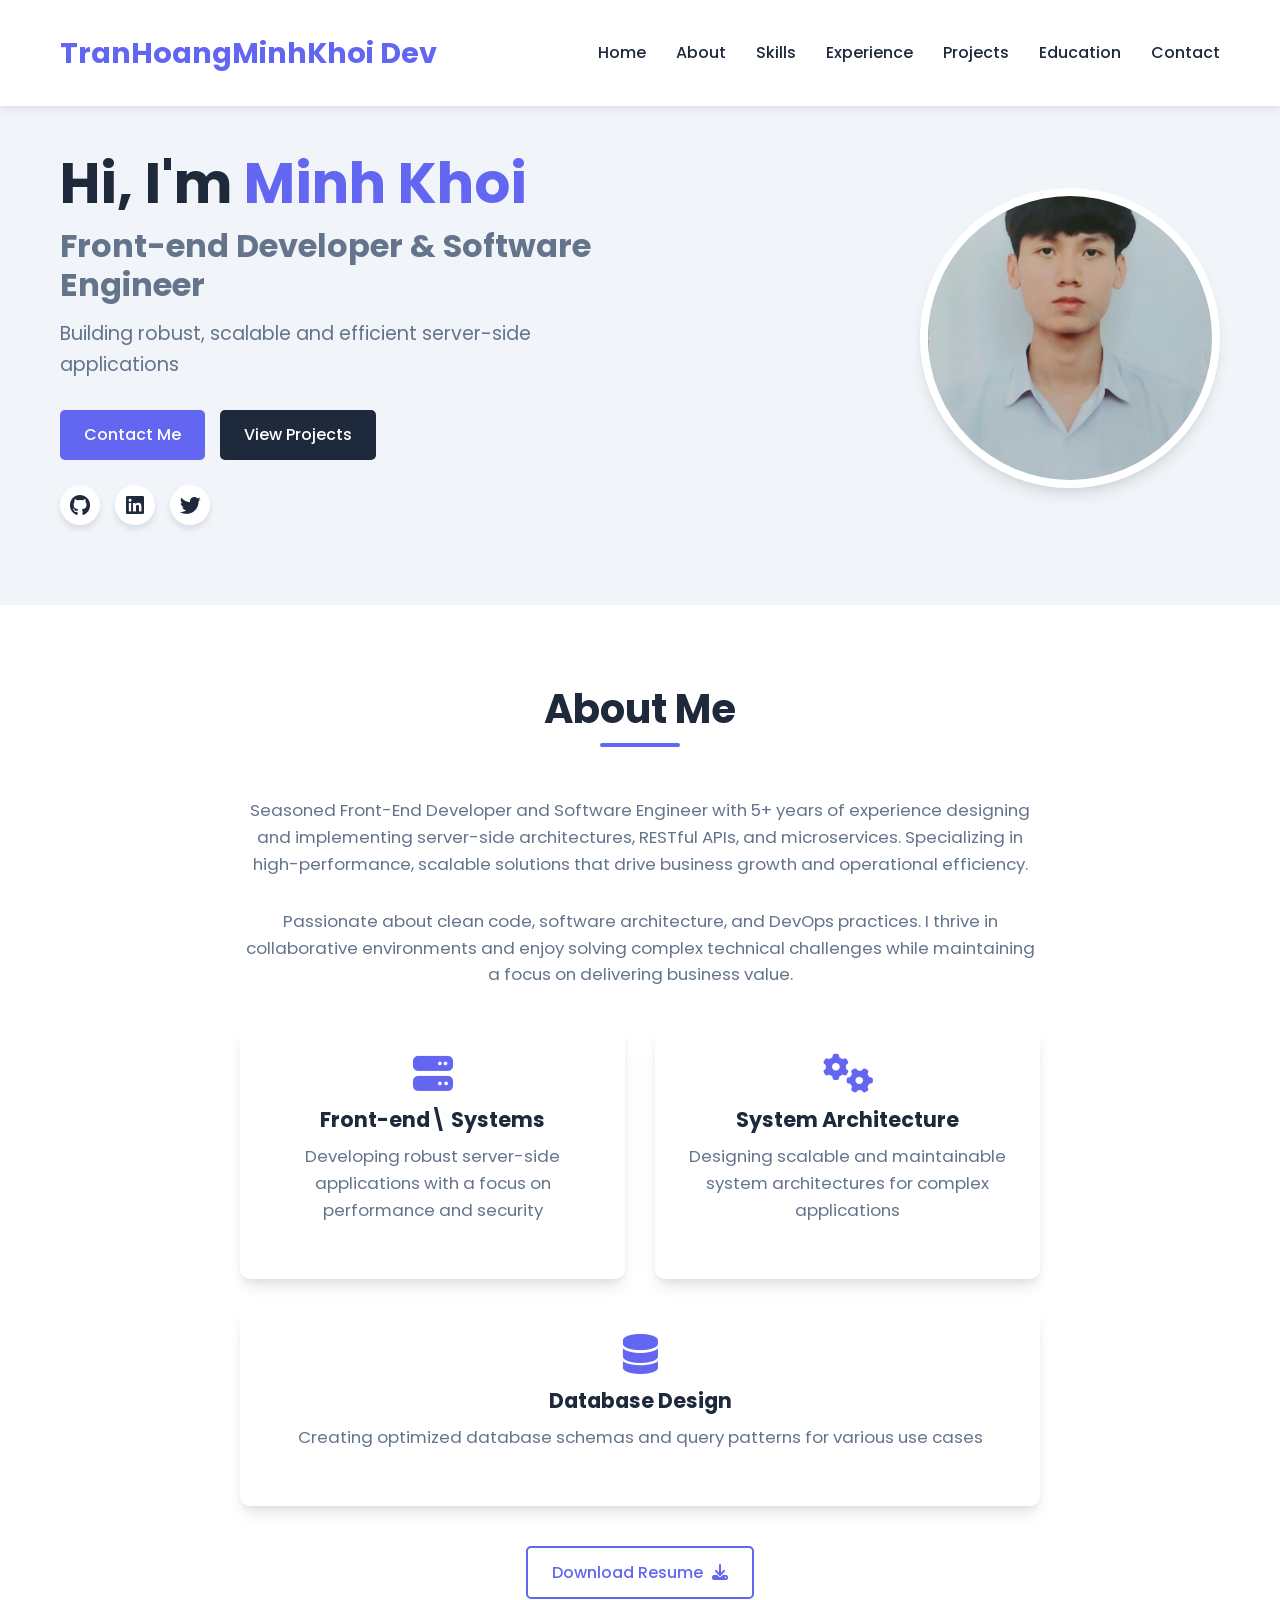
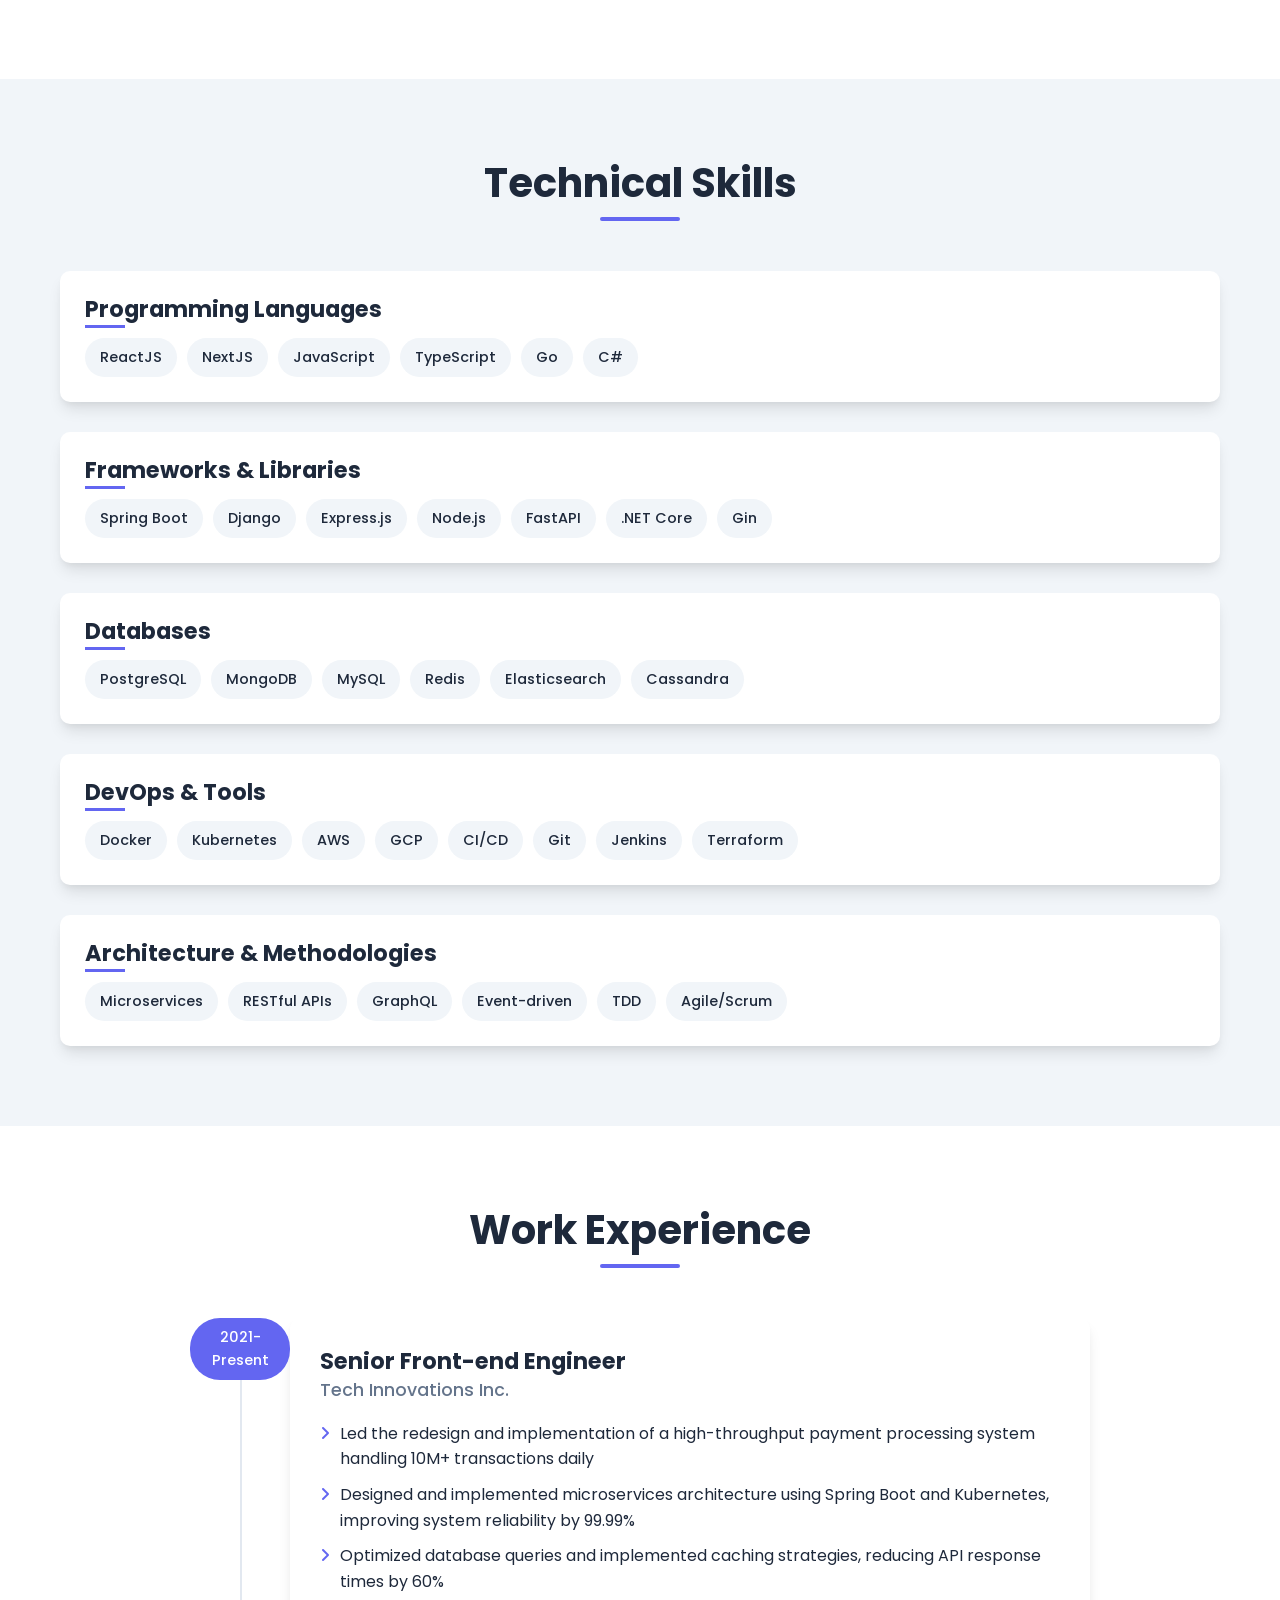
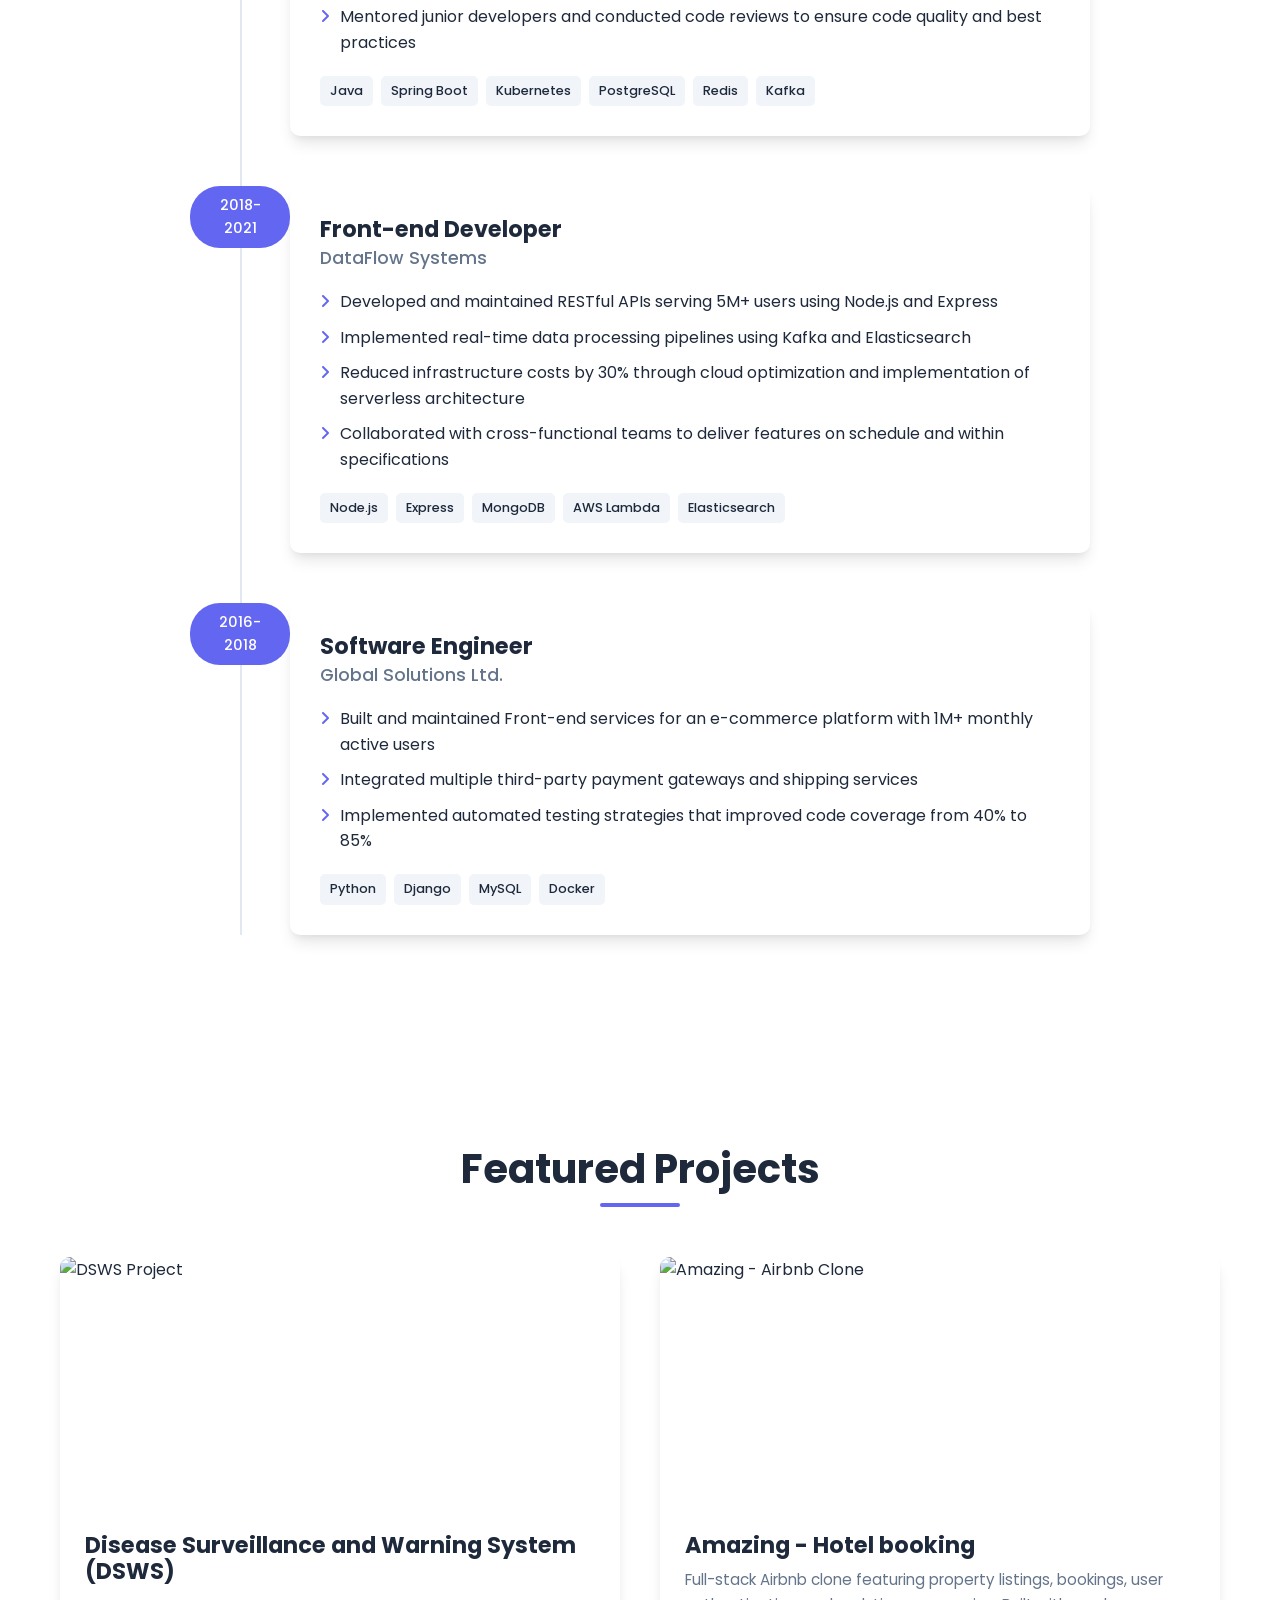
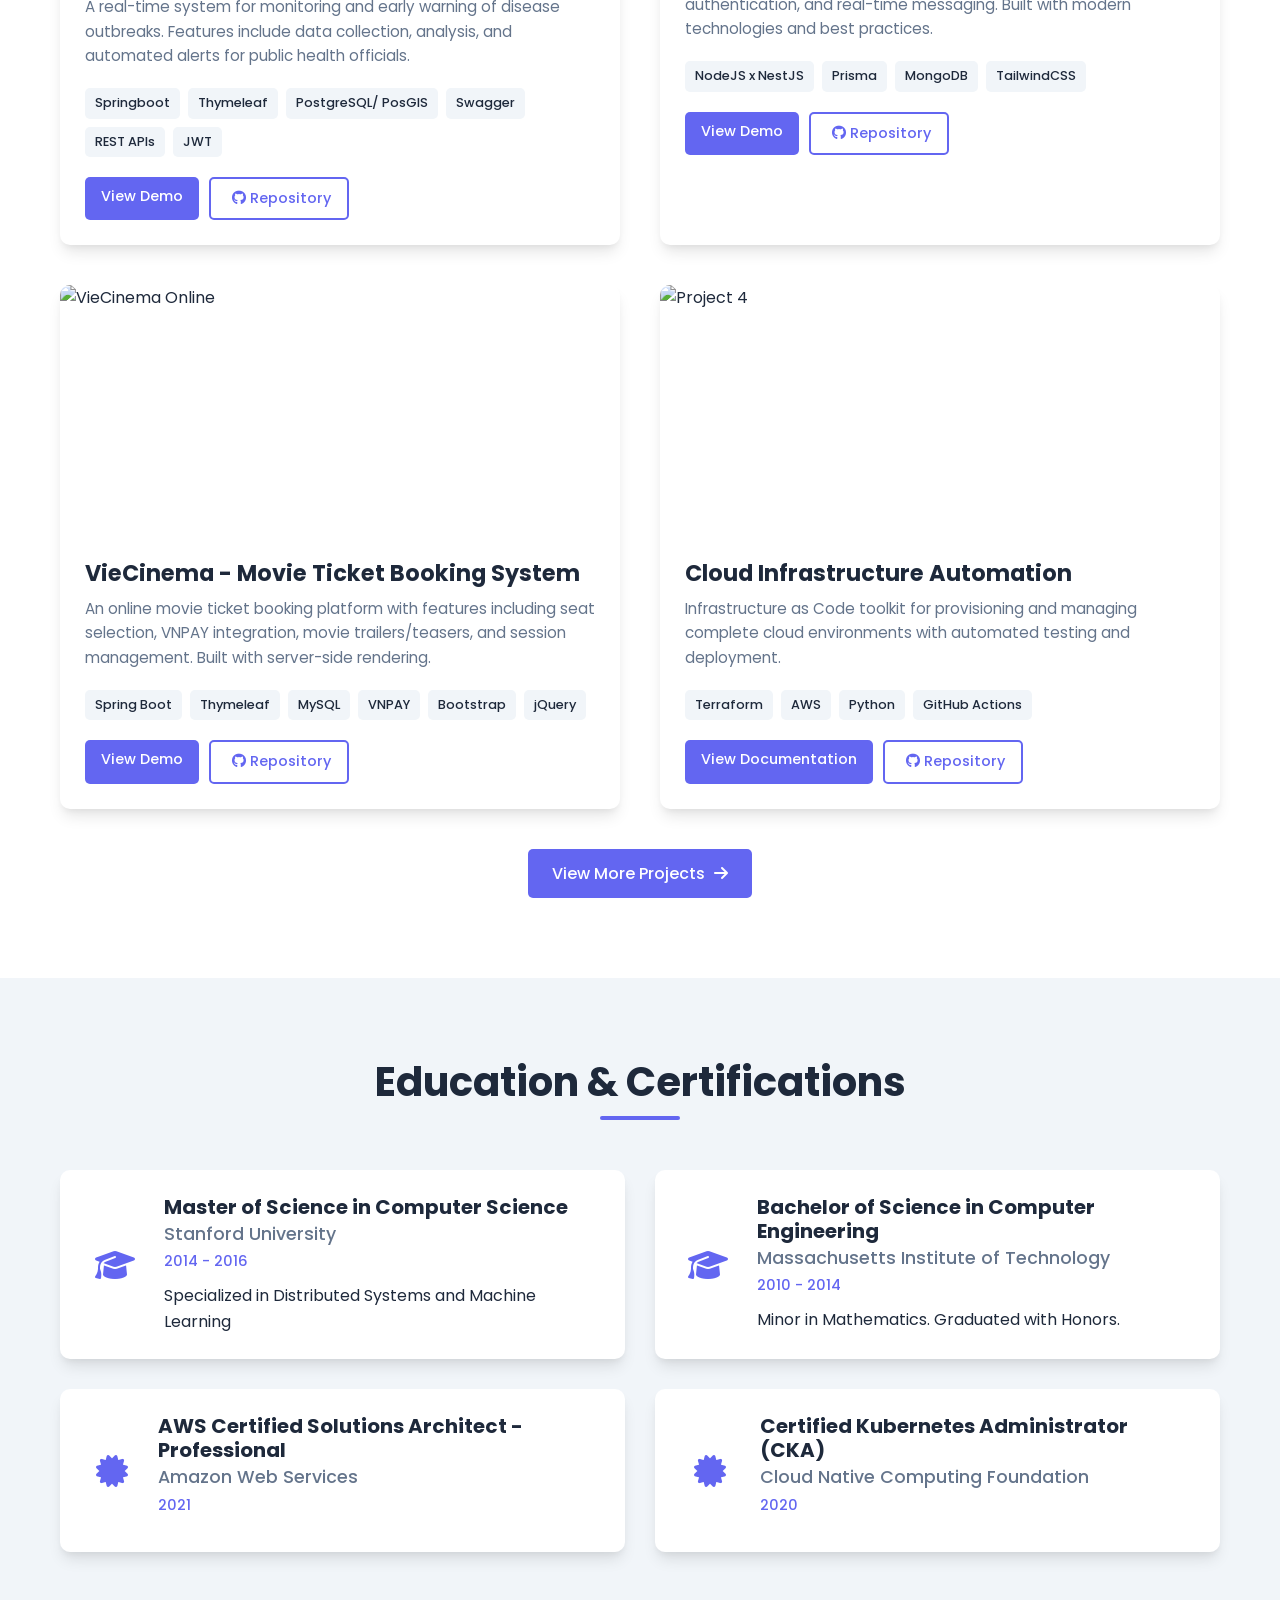
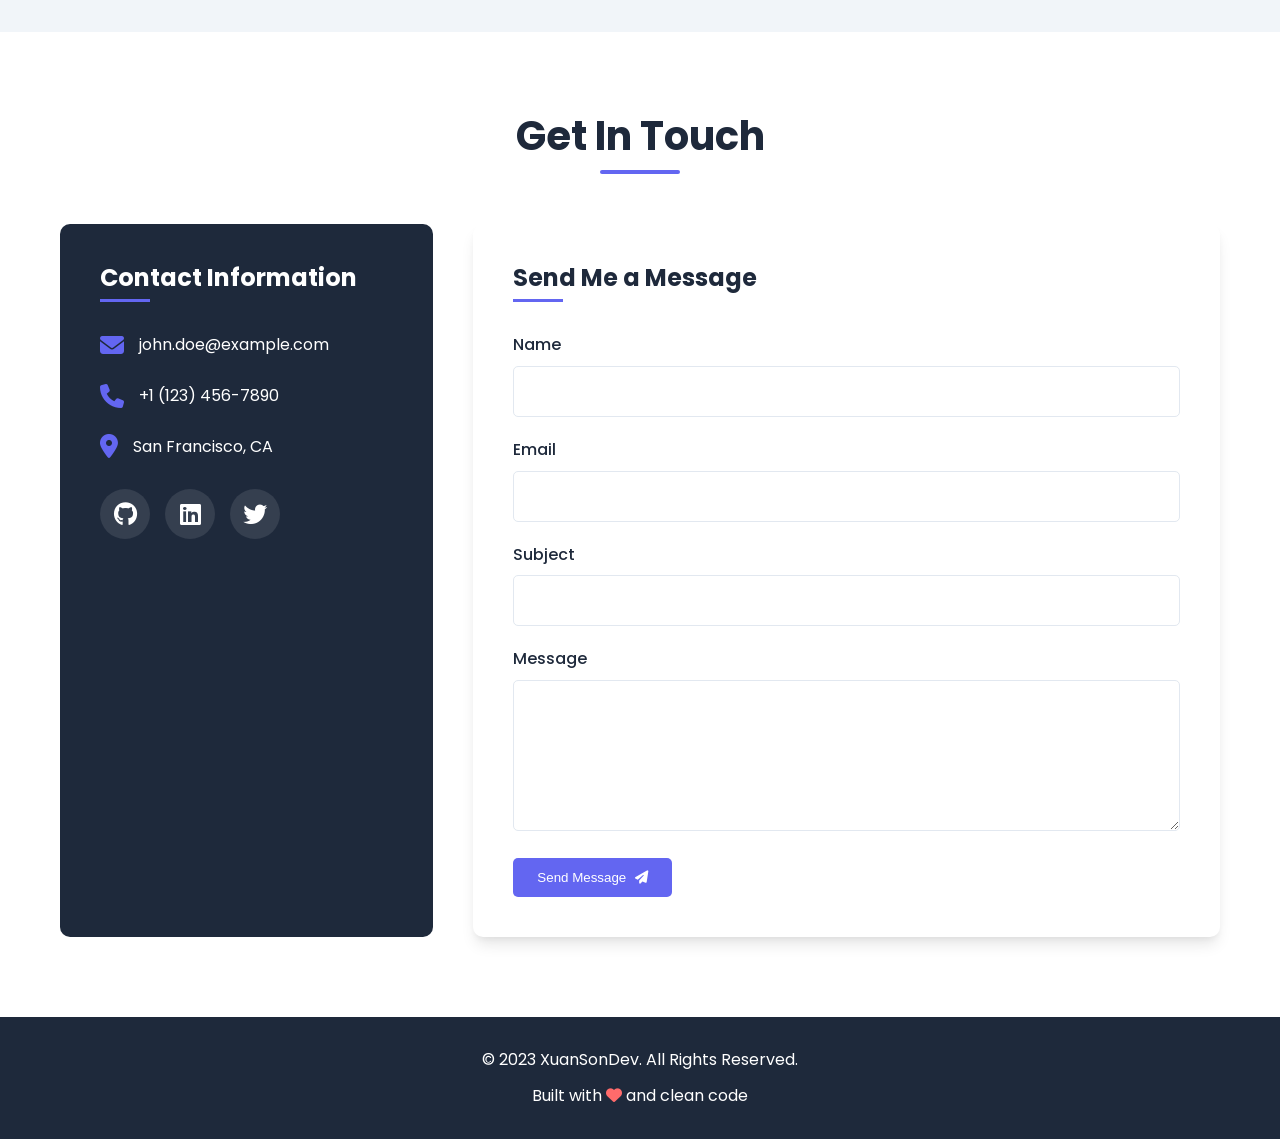
==== commit bc87edab: "feature minh khoi" ====
--- a/TrinhVuXuanSon/index.html
+++ b/TrinhVuXuanSon/index.html
@@ -3,19 +3,19 @@
 <head>
     <meta charset="UTF-8">
     <meta name="viewport" content="width=device-width, initial-scale=1.0">
-    <title>XuanSonXuanSon</title>
+    <title>TranHoangMinhKhoi</title>
     <link rel="stylesheet" href="style.css">
     <link rel="stylesheet" href="https://cdnjs.cloudflare.com/ajax/libs/font-awesome/6.4.0/css/all.min.css">
     <link href="https://fonts.googleapis.com/css2?family=Poppins:wght@300;400;500;600;700&display=swap" rel="stylesheet">
     <!-- Add favicon -->
     <link rel="icon" href="https://via.placeholder.com/32x32" type="image/png">
     <!-- SEO meta tags -->
-    <meta name="description" content="Professional portfolio of John Doe, Backend Developer & Software Engineer specializing in scalable, high-performance applications.">
-    <meta name="keywords" content="backend developer, software engineer, java, python, microservices, portfolio">
+    <meta name="description" content="Professional portfolio of John Doe, Front-end Developer & Software Engineer specializing in scalable, high-performance applications.">
+    <meta name="keywords" content="Front-end developer, software engineer, java, python, microservices, portfolio">
     <meta name="author" content="John Doe">
     <!-- Open Graph / Social Media Meta Tags -->
-    <meta property="og:title" content="TankieTDev - Backend Developer & Software Engineer">
-    <meta property="og:description" content="Professional portfolio showcasing backend development and software engineering expertise">
+    <meta property="og:title" content="TankieTDev - Front-end Developer & Software Engineer">
+    <meta property="og:description" content="Professional portfolio showcasing Front-end development and software engineering expertise">
     <meta property="og:image" content="https://via.placeholder.com/1200x630">
     <meta property="og:url" content="https://tankietdev.com">
 </head>
@@ -23,7 +23,7 @@
     <!-- Navigation -->
     <nav id="navbar">
         <div class="container">
-            <div class="logo">XuanSonXuanSon Dev</div>
+            <div class="logo">TranHoangMinhKhoi Dev</div>
             <ul class="nav-links">
                 <li><a href="#home">Home</a></li>
                 <li><a href="#about">About</a></li>
@@ -43,8 +43,8 @@
     <section id="home" class="hero">
         <div class="container">
             <div class="hero-content">
-                <h1>Hi, I'm <span class="highlight">Xuan Son</span></h1>
-                <h2>Backend Developer & Software Engineer</h2>
+                <h1>Hi, I'm <span class="highlight">Minh Khoi</span></h1>
+                <h2>Front-end Developer & Software Engineer</h2>
                 <p>Building robust, scalable and efficient server-side applications</p>
                 <div class="cta-buttons">
                     <a href="#contact" class="btn btn-primary">Contact Me</a>
@@ -58,7 +58,7 @@
             </div>
             <div class="hero-image">
                 <div class="profile-container">
-                    <img src="../img/TrinhVuXuanSon.PNG" alt="Profile Photo">
+                    <img src="../img/Anh.jpg" alt="Profile Photo">
                 </div>
             </div>
         </div>
@@ -72,12 +72,12 @@
                 <div class="underline"></div>
             </div>
             <div class="about-content">
-                <p>Seasoned Backend Developer and Software Engineer with 5+ years of experience designing and implementing server-side architectures, RESTful APIs, and microservices. Specializing in high-performance, scalable solutions that drive business growth and operational efficiency.</p>
+                <p>Seasoned Front-End Developer and Software Engineer with 5+ years of experience designing and implementing server-side architectures, RESTful APIs, and microservices. Specializing in high-performance, scalable solutions that drive business growth and operational efficiency.</p>
                 <p>Passionate about clean code, software architecture, and DevOps practices. I thrive in collaborative environments and enjoy solving complex technical challenges while maintaining a focus on delivering business value.</p>
                 <div class="key-points">
                     <div class="point">
                         <i class="fas fa-server"></i>
-                        <h3>Backend Systems</h3>
+                        <h3>Front-end\ Systems</h3>
                         <p>Developing robust server-side applications with a focus on performance and security</p>
                     </div>
                     <div class="point">
@@ -107,8 +107,8 @@
                 <div class="skills-category">
                     <h3>Programming Languages</h3>
                     <div class="skill-pills">
-                        <span class="skill-pill">Java</span>
-                        <span class="skill-pill">Python</span>
+                        <span class="skill-pill">ReactJS</span>
+                        <span class="skill-pill">NextJS</span>
                         <span class="skill-pill">JavaScript</span>
                         <span class="skill-pill">TypeScript</span>
                         <span class="skill-pill">Go</span>
@@ -179,7 +179,7 @@
                         <span>2021-Present</span>
                     </div>
                     <div class="timeline-content">
-                        <h3>Senior Backend Engineer</h3>
+                        <h3>Senior Front-end Engineer</h3>
                         <h4>Tech Innovations Inc.</h4>
                         <p>
                             <ul>
@@ -204,7 +204,7 @@
                         <span>2018-2021</span>
                     </div>
                     <div class="timeline-content">
-                        <h3>Backend Developer</h3>
+                        <h3>Front-end Developer</h3>
                         <h4>DataFlow Systems</h4>
                         <p>
                             <ul>
@@ -232,7 +232,7 @@
                         <h4>Global Solutions Ltd.</h4>
                         <p>
                             <ul>
-                                <li>Built and maintained backend services for an e-commerce platform with 1M+ monthly active users</li>
+                                <li>Built and maintained Front-end services for an e-commerce platform with 1M+ monthly active users</li>
                                 <li>Integrated multiple third-party payment gateways and shipping services</li>
                                 <li>Implemented automated testing strategies that improved code coverage from 40% to 85%</li>
                             </ul>
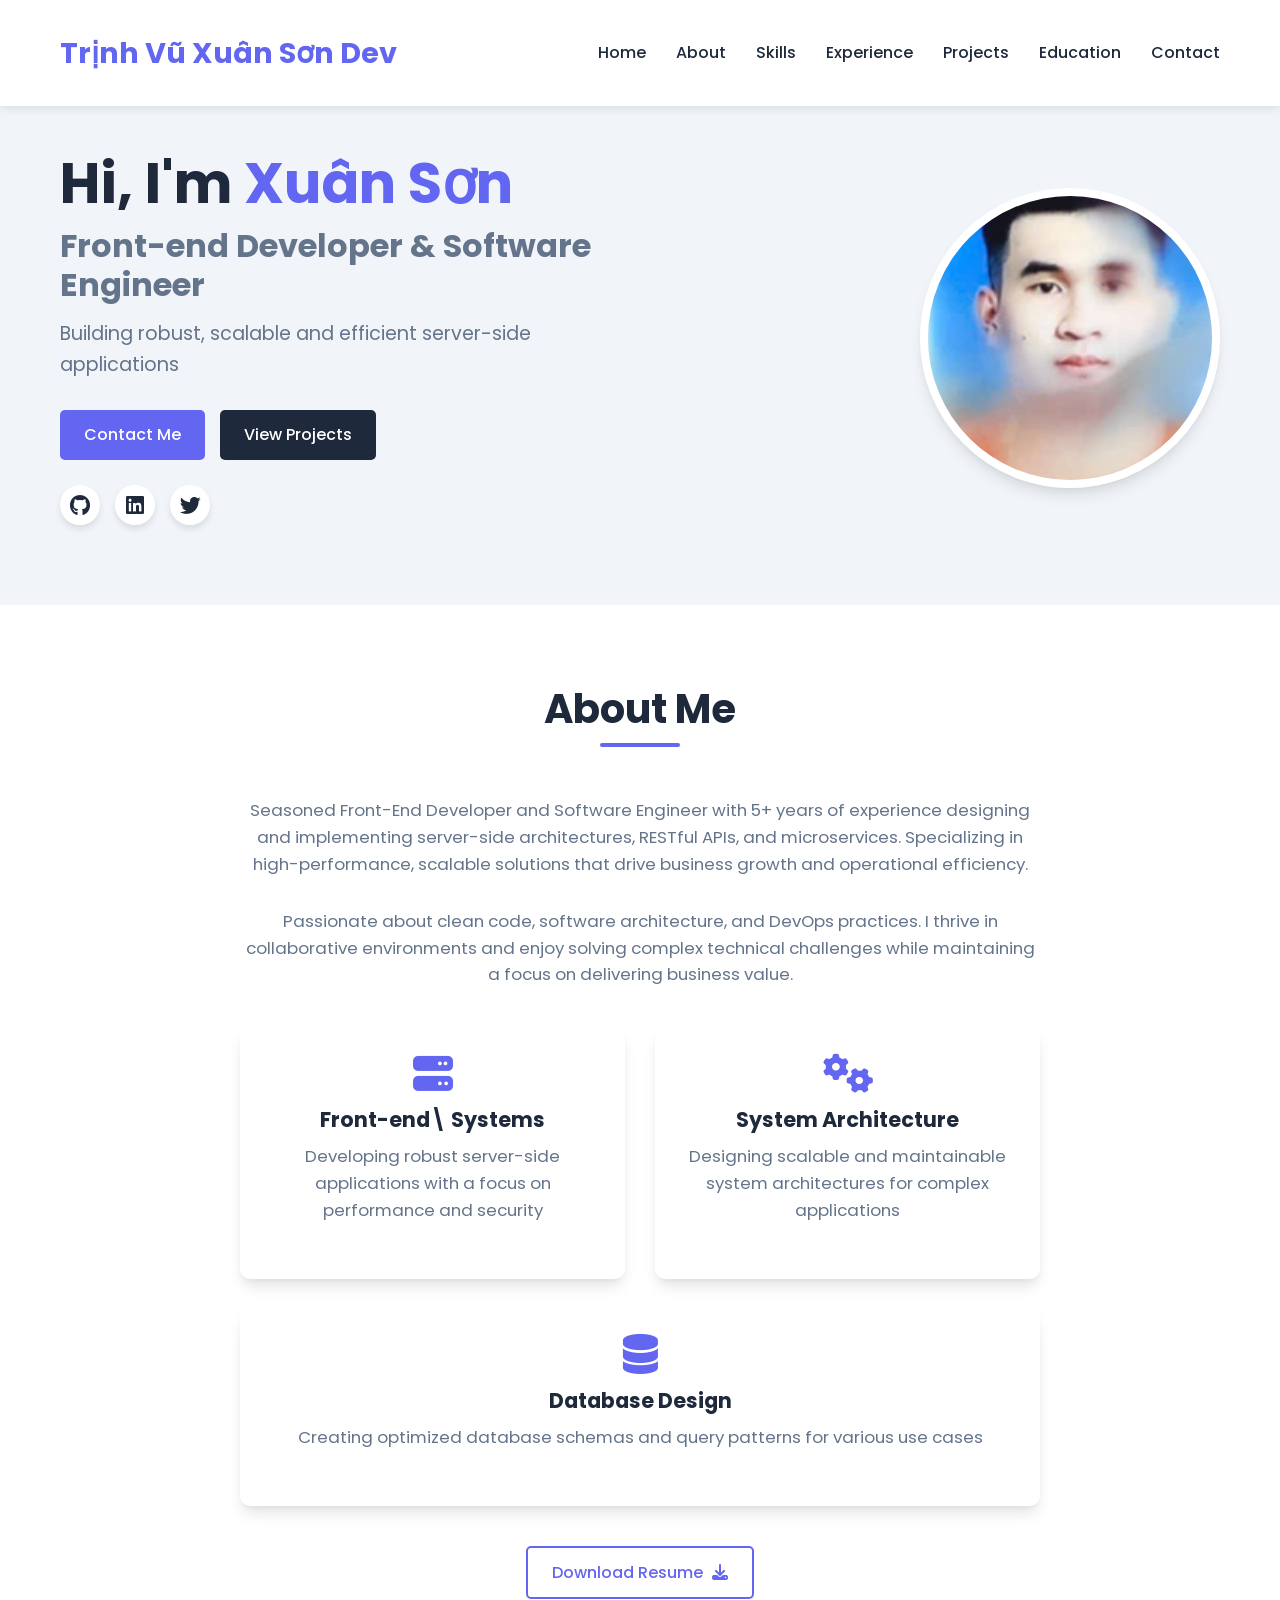
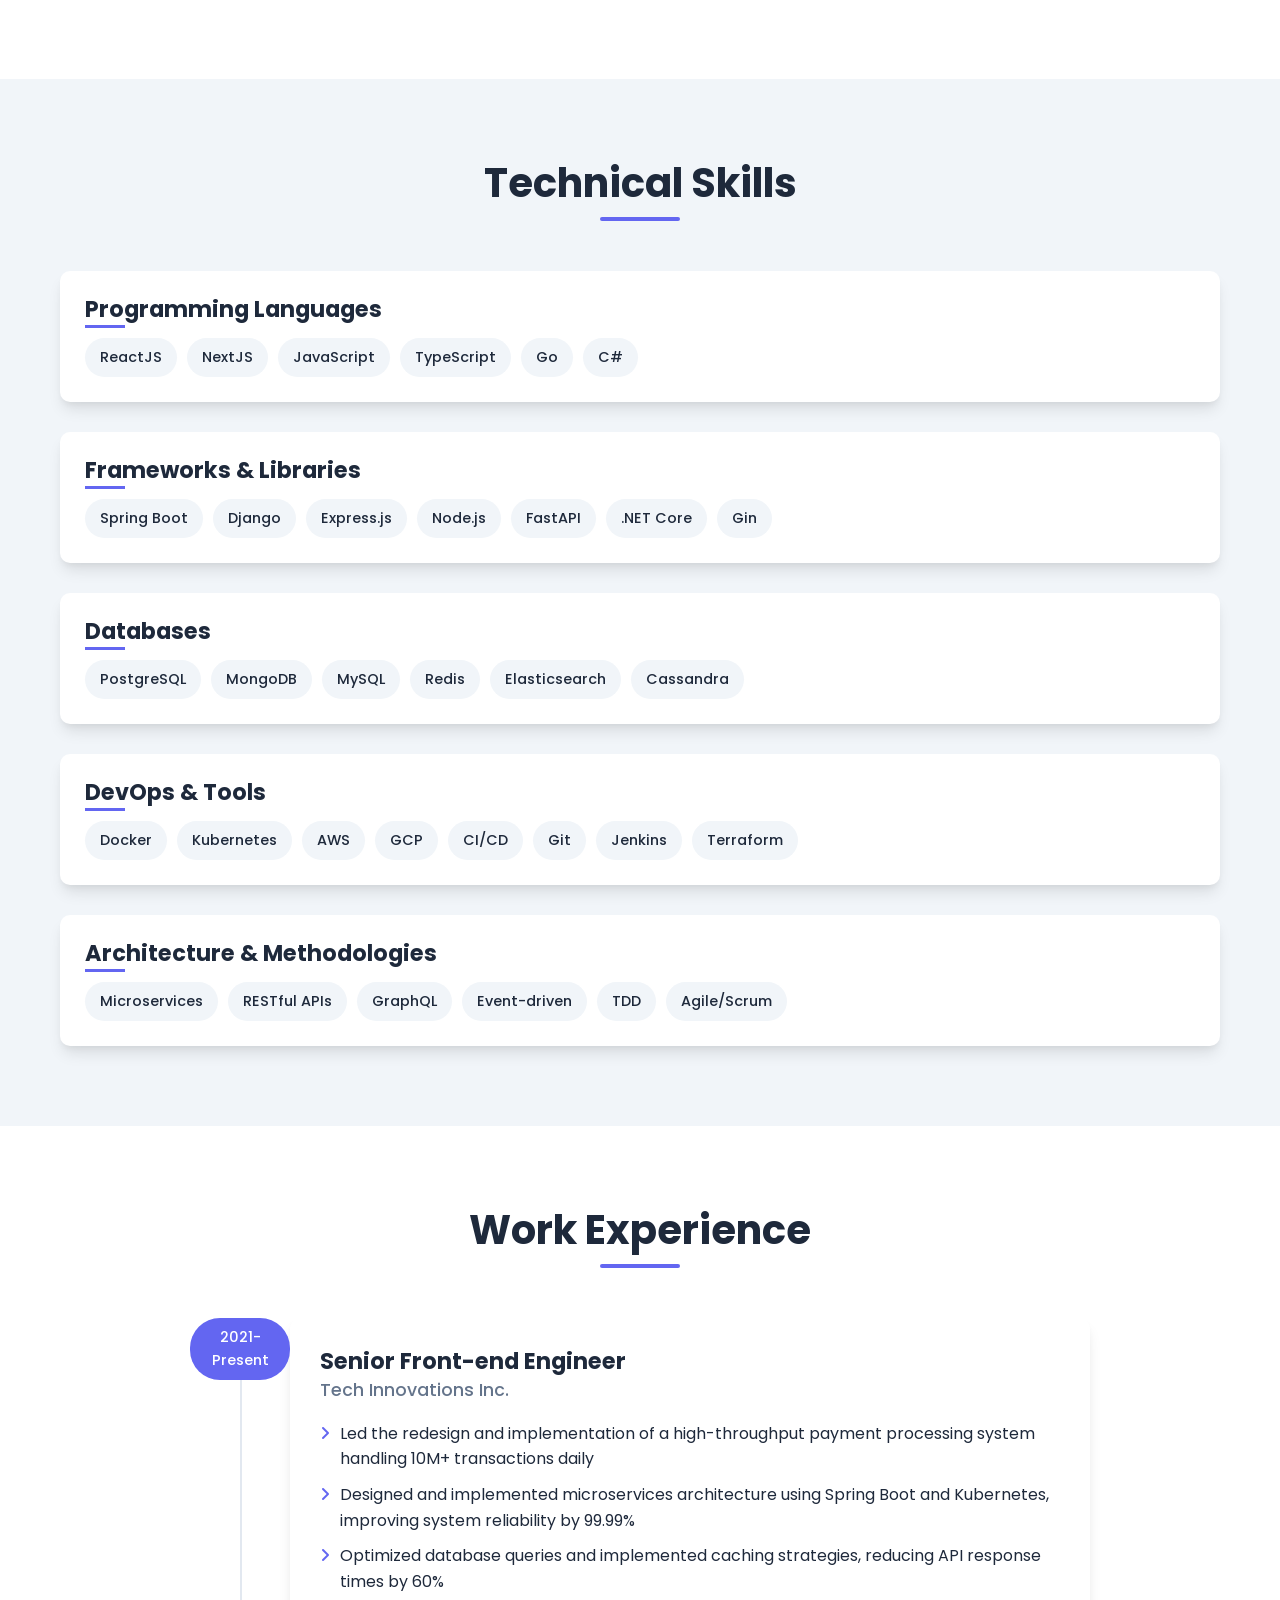
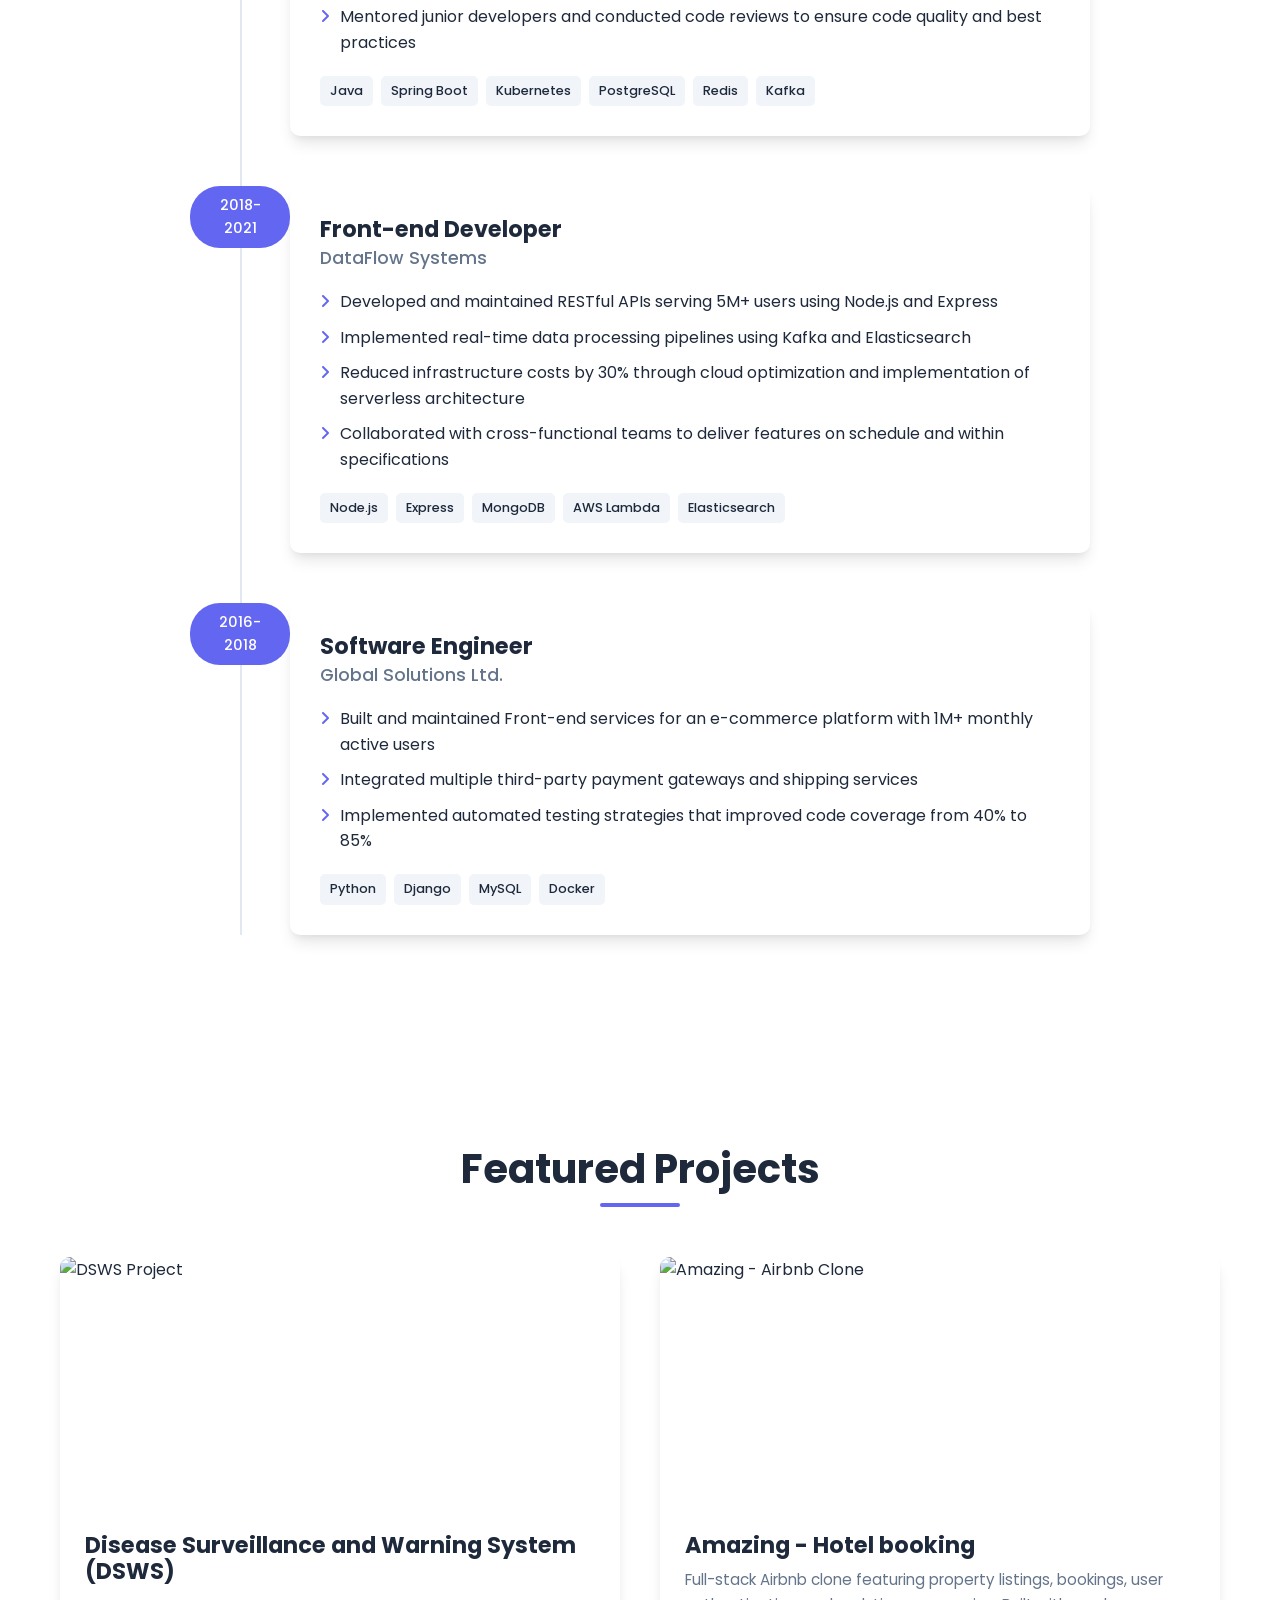
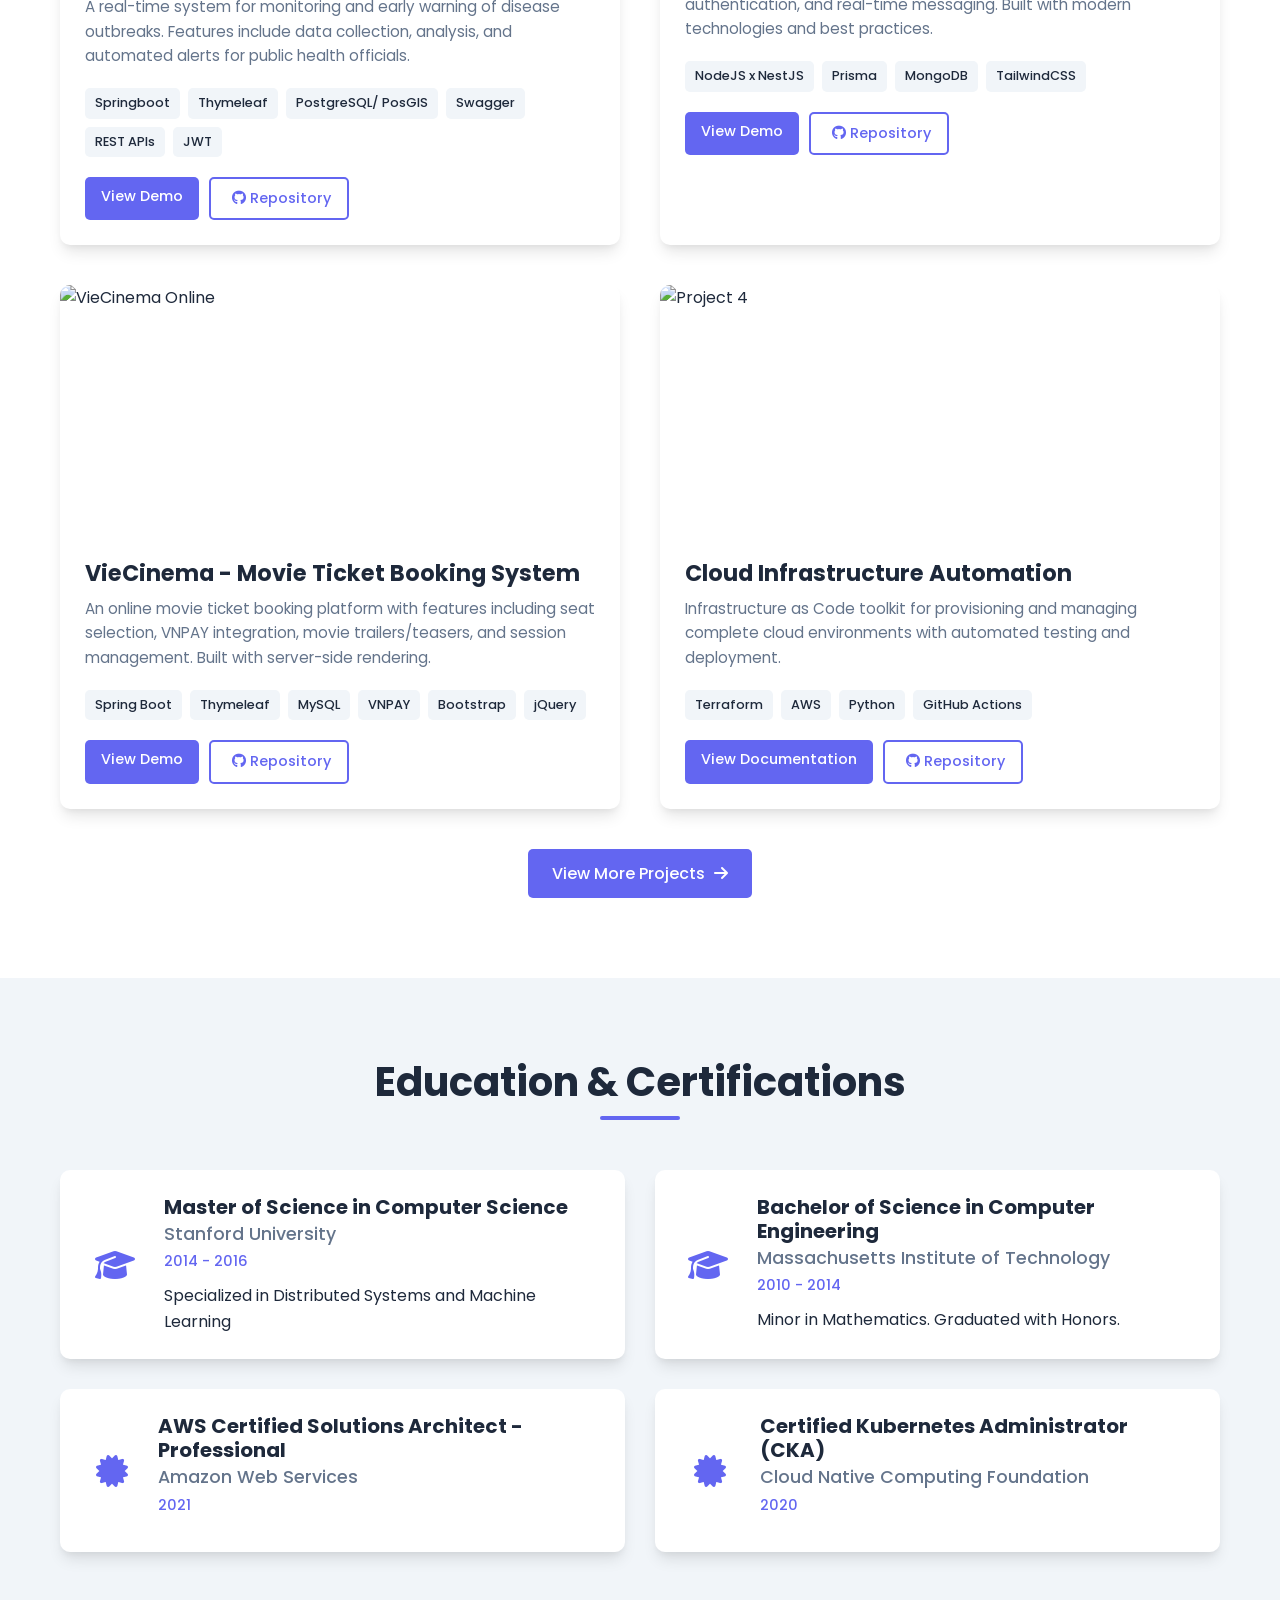
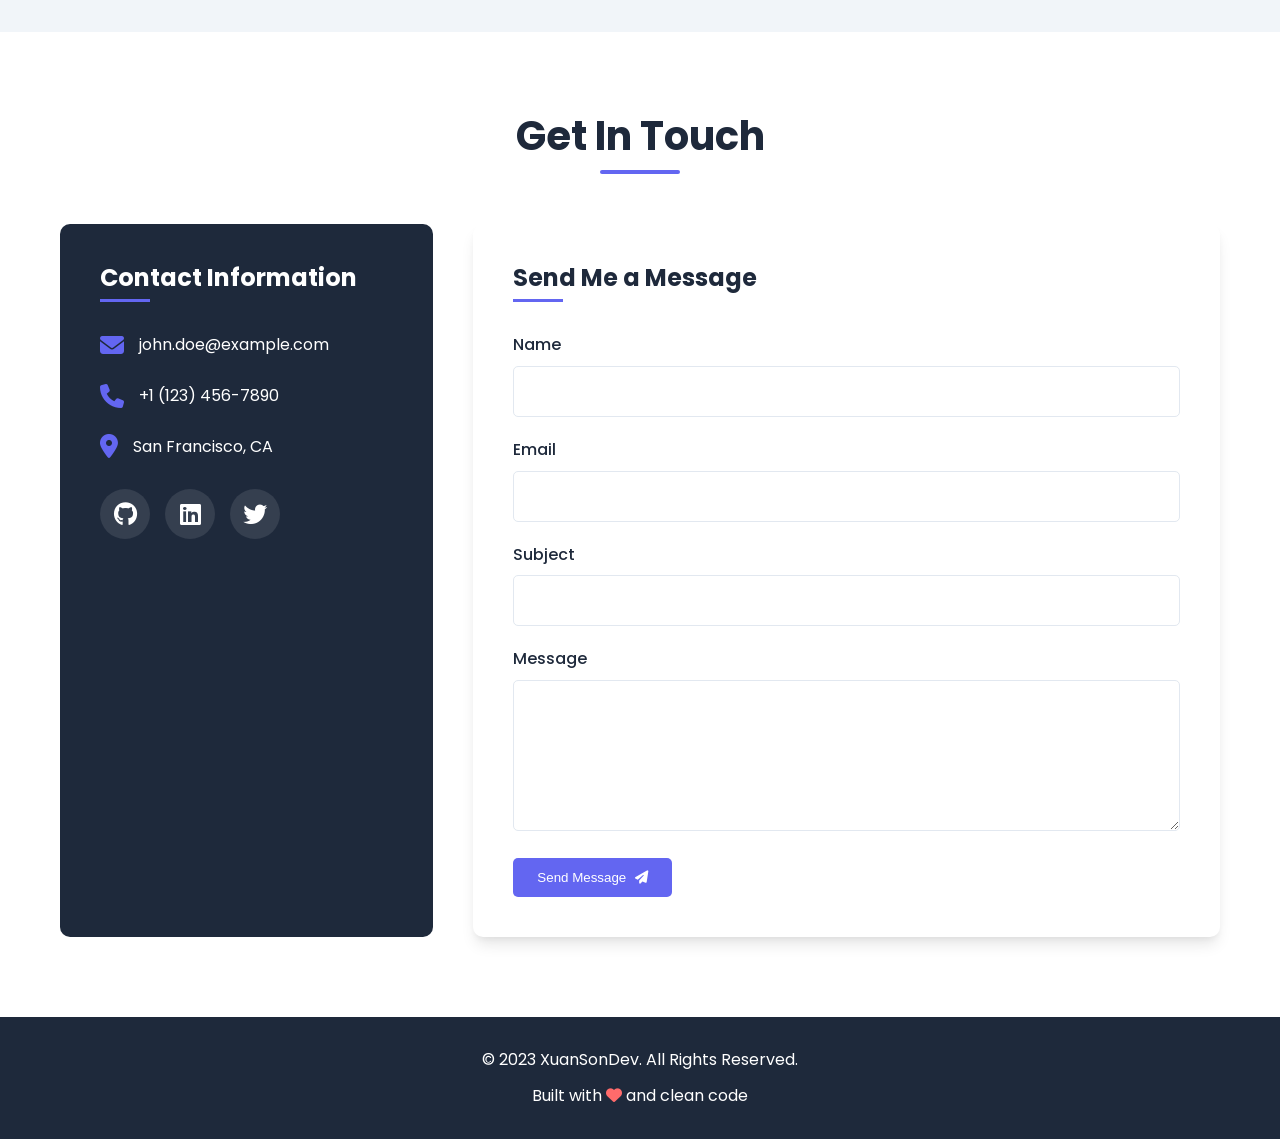
==== commit 01cf7503: "upđate img" ====
--- a/TrinhVuXuanSon/index.html
+++ b/TrinhVuXuanSon/index.html
@@ -23,7 +23,7 @@
     <!-- Navigation -->
     <nav id="navbar">
         <div class="container">
-            <div class="logo">TranHoangMinhKhoi Dev</div>
+            <div class="logo">Trịnh Vũ Xuân Sơn Dev</div>
             <ul class="nav-links">
                 <li><a href="#home">Home</a></li>
                 <li><a href="#about">About</a></li>
@@ -43,7 +43,7 @@
     <section id="home" class="hero">
         <div class="container">
             <div class="hero-content">
-                <h1>Hi, I'm <span class="highlight">Minh Khoi</span></h1>
+                <h1>Hi, I'm <span class="highlight">Xuân Sơn</span></h1>
                 <h2>Front-end Developer & Software Engineer</h2>
                 <p>Building robust, scalable and efficient server-side applications</p>
                 <div class="cta-buttons">
@@ -58,7 +58,7 @@
             </div>
             <div class="hero-image">
                 <div class="profile-container">
-                    <img src="../img/Anh.jpg" alt="Profile Photo">
+                    <img src="../img/TrinhVuXuanSon.PNG" alt="Profile Photo">
                 </div>
             </div>
         </div>
